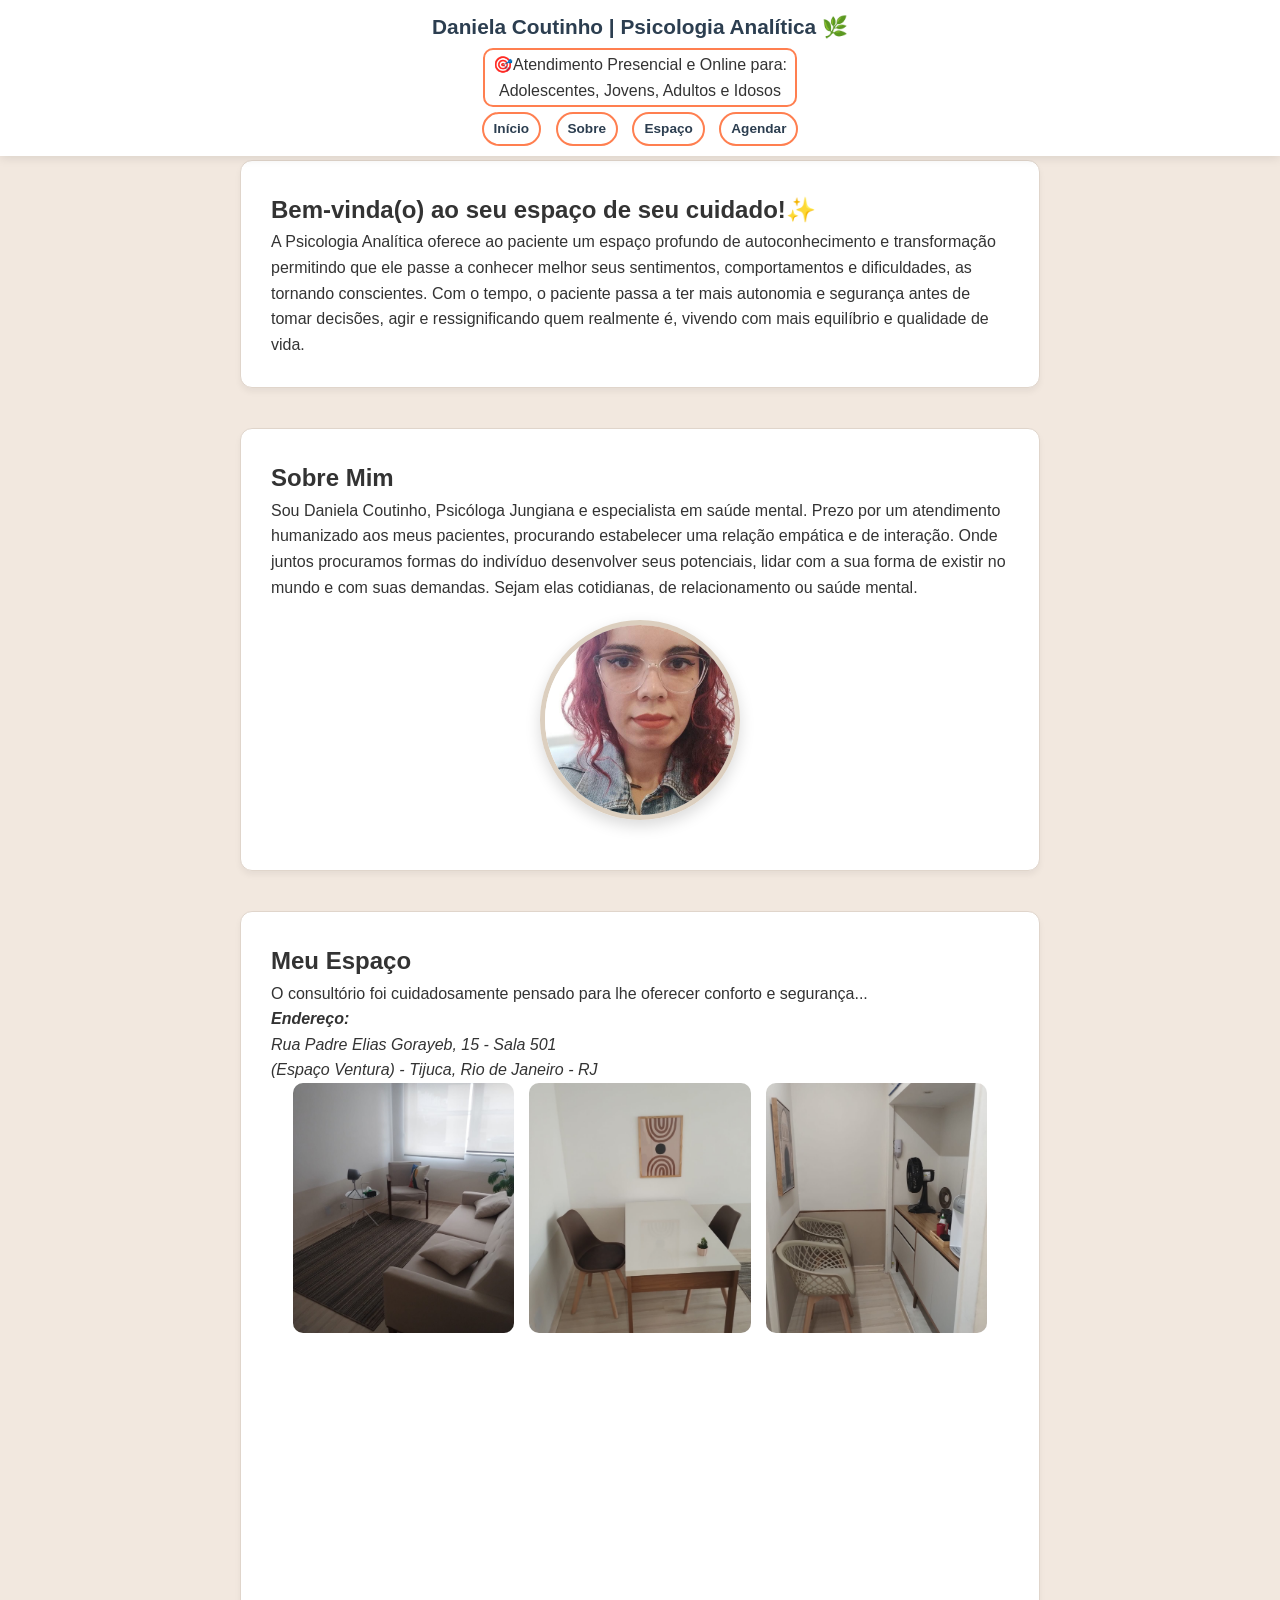
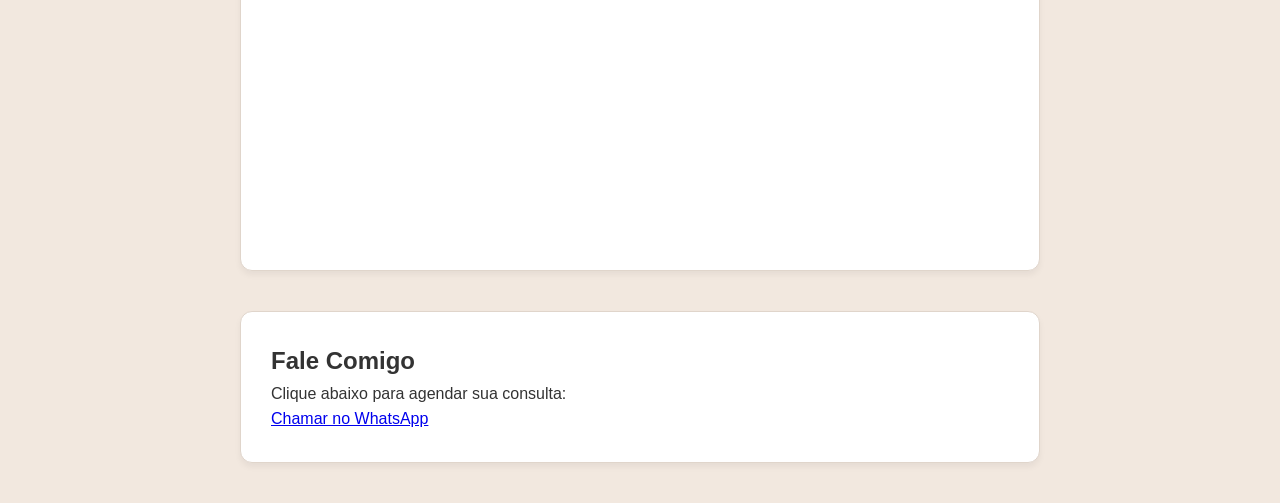
==== index.html @ c1fb27f2 "Add files via upload" ====
<!DOCTYPE html>
<html lang="pt-br">
<head>
    <meta charset="UTF-8">
    <meta name="viewport" content="width=device-width, initial-scale=1.0">
    <title>Daniela Coutinho - Psicóloga🧠</title>
    <link rel="stylesheet" href="style.css">
</head>

<body>

    <header>
        <h1>Daniela Coutinho | Psicologia Analítica 🌿</h1>
        <p><span style="border: 2px solid #ff7f50; padding: 2px 8px; border-radius: 10px; display: inline-block;">
       🎯Atendimento Presencial e Online para:<br>
         Adolescentes, Jovens, Adultos e Idosos</span></p>
        <nav>
            <a href="#inicio">Início</a>  
            <a href="#sobre">Sobre</a>  
            <a href="#consultorio">Espaço</a> 
            <a href="#contato">Agendar</a>
        </nav>
    </header>

    <main> 
        <section id="inicio">
            <h2>Bem-vinda(o) ao seu espaço de seu cuidado!✨</h2>
            <p>A Psicologia Analítica oferece ao paciente um espaço profundo de autoconhecimento e transformação
                permitindo que ele passe a conhecer melhor seus sentimentos, comportamentos e dificuldades, as tornando
                conscientes. Com o tempo, o paciente passa a ter mais autonomia e segurança antes de tomar decisões, agir
                e ressignificando quem realmente é, vivendo com mais equilíbrio e qualidade de vida. 
                
            </p>
        </section>

        <section id="sobre">
            <h2>Sobre Mim</h2>
            <p>Sou Daniela Coutinho, Psicóloga Jungiana e especialista em saúde mental. Prezo por um atendimento humanizado aos meus pacientes, 
                procurando estabelecer uma relação empática e de interação. Onde juntos procuramos formas do indivíduo desenvolver seus potenciais, 
                lidar com a sua forma de existir no mundo e com suas demandas. Sejam elas cotidianas, de relacionamento ou saúde mental.</p>
                <img src="danifoto.jpg" alt="Daniela Coutinho Psicóloga" class="fotoperfil">
            </section>

        <section id="consultorio">
            <h2>Meu Espaço</h2>
            <p>O consultório foi cuidadosamente pensado para lhe oferecer conforto e segurança...</p>
            
            <address>
                <strong>Endereço:</strong><br>
                Rua Padre Elias Gorayeb, 15 - Sala 501<br>
                (Espaço Ventura) - Tijuca, Rio de Janeiro - RJ
            </address> 
            <div class="containerlocal">
            <div class="fotosconsultorio">
            <img src="consultorio1.jpg">
            <img src="consultorio2.jpeg">
            <img src="consultorio3.jpeg">
            </div>
            <div class="mapaconsultorio">
            <iframe src="https://www.google.com/maps/embed?pb=!1m18!1m12!1m3!1d3675.253011333194!2d-43.2384236!3d-22.9224756!2m3!1f0!2f0!3f0!3m2!1i1024!2i768!4f13.1!3m3!1m2!1s0x997e36cf6cc377%3A0x723e3f7e72ce5635!2sR.%20Pe.%20Elias%20Gorayeb%2C%2015%20-%20Tijuca%2C%20Rio%20de%20Janeiro%20-%20RJ%2C%2020520-140!5e0!3m2!1spt-BR!2sbr!4v1711484000000!5m2!1spt-BR!2sbr" width="600" height="450" style="border:0;" allowfullscreen="" loading="lazy" referrerpolicy="no-referrer-when-downgrade"></iframe>
            </div>
            </div>
        </section>

        <section id="contato">
            <h2>Fale Comigo</h2>
            <p>Clique abaixo para agendar sua consulta:</p>
            <a href="https://wa.me/5521995512802" target="_blank">Chamar no WhatsApp</a>
        </section>
    </main> 
</body>
</html>
---- style.css ----
* {
    margin: 0;
    padding: 0;
    box-sizing: border-box;
}

html { scroll-behavior: smooth;
}

body {
    font-family: Arial, sans-serif;
    line-height: 1.6;
    color: #333333;
    background-color: #f2e8df;
    padding-top: 160px; 
}

header {
    position: fixed;
    top: 0;
    left: 0;
    width: 100%;
    z-index: 1000;
    background-color: #ffffff;
    text-align: center;
    padding: 10px 20px;
    box-shadow: 0 2px 10px rgba(0,0,0,0.1);
}

header h1 {
    color: #2c3e50;
    font-size: 1.3rem;
    margin-bottom: 5px;
}

nav {
    margin-top: 5px;
}

nav a {
    text-decoration: none;
    color: #2c3e50;
    font-weight: bold;
    margin: 0 5px;
    font-size: 0.85rem;
    display: inline-block;
    border: 2px solid #ff7f50;
    padding: 4px 10px;
    border-radius: 20px;
    transition: 0.3s;
}

nav a:hover {
    background-color: #ff7f50;
    color: #ffffff;
}

main {
    max-width: 800px;
    margin: 0 auto;
}

section {
    background-color: #ffffff;
    margin-bottom: 40px;
    padding: 30px;
    border-radius: 12px;
    box-shadow: 0 4px 6px rgba(0,0,0,0.05);
    border: 1px solid #e0d5cb;
    scroll-margin-top: 170px; 
}

.fotoperfil {
    display: block;
    margin: 20px auto;
    width: 200px;
    height: 200px;
    border-radius: 50%;
    object-fit: cover;
    border: 5px solid #dccfbf;
    box-shadow: 0 6px 15px rgba(0, 0, 0, 0.15);
}

.fotosconsultorio {
    display: flex;
    justify-content: center;
    gap: 15px;
    width: 100%;
    margin-bottom: 50px;
}

.fotosconsultorio img {
    width: 30%;
    height: 250px;
    border-radius: 10px;
    object-fit: cover;
}
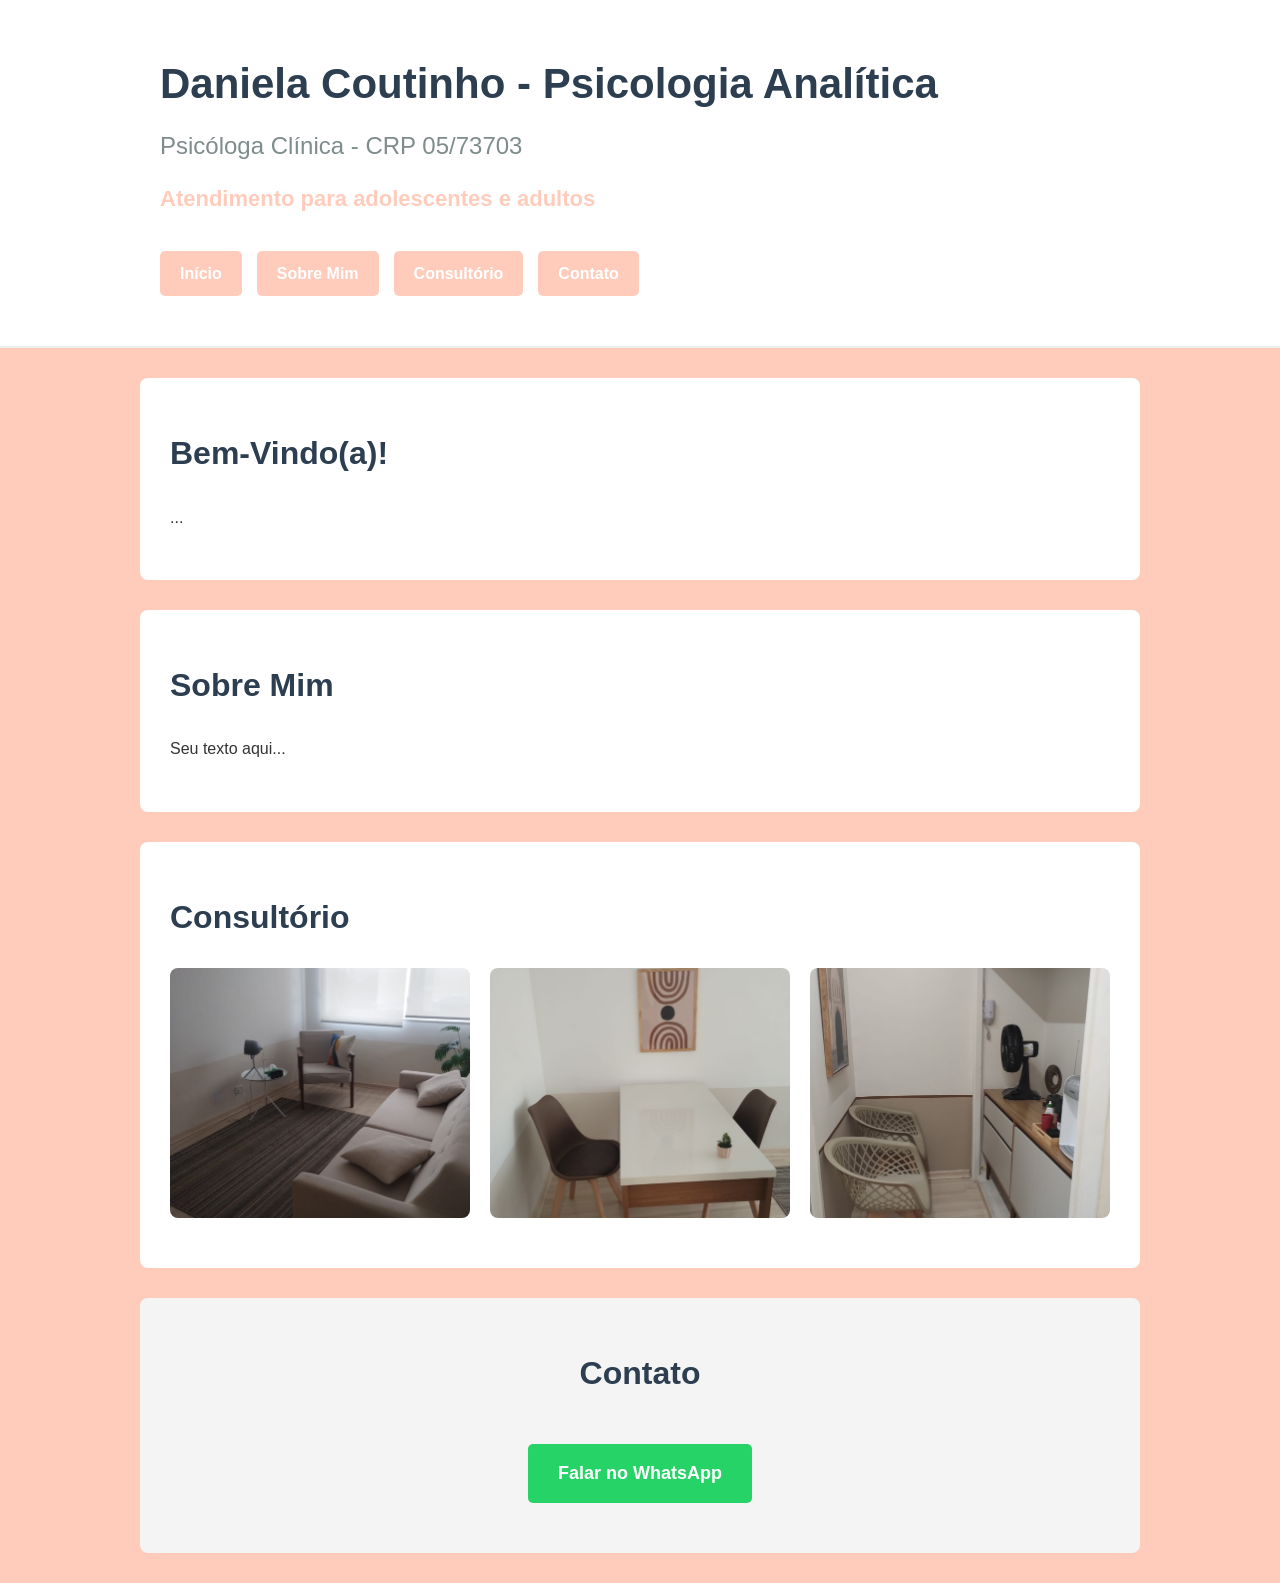
==== commit ebe0f37f: "Add files via upload" ====
--- a/index.html
+++ b/index.html
@@ -3,70 +3,62 @@
 <head>
     <meta charset="UTF-8">
     <meta name="viewport" content="width=device-width, initial-scale=1.0">
-    <title>Daniela Coutinho - Psicóloga🧠</title>
+    <title>Daniela Coutinho - Psicóloga</title>
     <link rel="stylesheet" href="style.css">
 </head>
-
 <body>
 
     <header>
-        <h1>Daniela Coutinho | Psicologia Analítica 🌿</h1>
-        <p><span style="border: 2px solid #ff7f50; padding: 2px 8px; border-radius: 10px; display: inline-block;">
-       🎯Atendimento Presencial e Online para:<br>
-         Adolescentes, Jovens, Adultos e Idosos</span></p>
-        <nav>
-            <a href="#inicio">Início</a>  
-            <a href="#sobre">Sobre</a>  
-            <a href="#consultorio">Espaço</a> 
-            <a href="#contato">Agendar</a>
-        </nav>
+        <div class="bloco">
+            <h1>Daniela Coutinho - Psicologia Analítica</h1>
+            <h2>Psicóloga Clínica - CRP 05/73703</h2>
+            <p>Atendimento para adolescentes e adultos</p>
+            
+            <nav class="menu-ancora">
+                <a href="#inicio">Início</a>
+                <a href="#sobre">Sobre Mim</a>
+                <a href="#consultorio">Consultório</a>
+                <a href="#contato">Contato</a>
+            </nav>
+        </div>
     </header>
 
-    <main> 
-        <section id="inicio">
-            <h2>Bem-vinda(o) ao seu espaço de seu cuidado!✨</h2>
-            <p>A Psicologia Analítica oferece ao paciente um espaço profundo de autoconhecimento e transformação
-                permitindo que ele passe a conhecer melhor seus sentimentos, comportamentos e dificuldades, as tornando
-                conscientes. Com o tempo, o paciente passa a ter mais autonomia e segurança antes de tomar decisões, agir
-                e ressignificando quem realmente é, vivendo com mais equilíbrio e qualidade de vida. 
-                
-            </p>
-        </section>
+    <section id="inicio">
+    <div class="bloco">
+    <h2>Bem-Vindo(a)!</h2>
+    <p>...
 
-        <section id="sobre">
+    </p>
+    </div>
+
+    </section>
+
+    <section id="sobre">
+        <div class="bloco">
             <h2>Sobre Mim</h2>
-            <p>Sou Daniela Coutinho, Psicóloga Jungiana e especialista em saúde mental. Prezo por um atendimento humanizado aos meus pacientes, 
-                procurando estabelecer uma relação empática e de interação. Onde juntos procuramos formas do indivíduo desenvolver seus potenciais, 
-                lidar com a sua forma de existir no mundo e com suas demandas. Sejam elas cotidianas, de relacionamento ou saúde mental.</p>
-                <img src="danifoto.jpg" alt="Daniela Coutinho Psicóloga" class="fotoperfil">
-            </section>
+            <p>Seu texto aqui...</p>
+        </div>
+    </section>
 
-        <section id="consultorio">
-            <h2>Meu Espaço</h2>
-            <p>O consultório foi cuidadosamente pensado para lhe oferecer conforto e segurança...</p>
-            
-            <address>
-                <strong>Endereço:</strong><br>
-                Rua Padre Elias Gorayeb, 15 - Sala 501<br>
-                (Espaço Ventura) - Tijuca, Rio de Janeiro - RJ
-            </address> 
-            <div class="containerlocal">
-            <div class="fotosconsultorio">
-            <img src="consultorio1.jpg">
-            <img src="consultorio2.jpeg">
-            <img src="consultorio3.jpeg">
+    <section id="consultorio">
+        <div class="bloco">
+            <h2>Consultório</h2>
+            <div class="fotos">
+                <img src="consultorio1.jpg" alt="Consultório">
+                <img src="consultorio2.jpeg" alt="Consultório">
+                <img src="consultorio3.jpeg" alt="Consultório">
             </div>
-            <div class="mapaconsultorio">
-            <iframe src="https://www.google.com/maps/embed?pb=!1m18!1m12!1m3!1d3675.253011333194!2d-43.2384236!3d-22.9224756!2m3!1f0!2f0!3f0!3m2!1i1024!2i768!4f13.1!3m3!1m2!1s0x997e36cf6cc377%3A0x723e3f7e72ce5635!2sR.%20Pe.%20Elias%20Gorayeb%2C%2015%20-%20Tijuca%2C%20Rio%20de%20Janeiro%20-%20RJ%2C%2020520-140!5e0!3m2!1spt-BR!2sbr!4v1711484000000!5m2!1spt-BR!2sbr" width="600" height="450" style="border:0;" allowfullscreen="" loading="lazy" referrerpolicy="no-referrer-when-downgrade"></iframe>
-            </div>
-            </div>
-        </section>
+        </div>
+    </section>
 
-        <section id="contato">
-            <h2>Fale Comigo</h2>
-            <p>Clique abaixo para agendar sua consulta:</p>
-            <a href="https://wa.me/5521995512802" target="_blank">Chamar no WhatsApp</a>
-        </section>
-    </main> 
+    <section id="contato">
+        <div class="bloco">
+            <h2>Contato</h2>
+            <div class="mapa">
+                </div>
+            <a href="https://wa.me/seunumeroaqui" class="botao-whatsapp">Falar no WhatsApp</a>
+        </div>
+    </section>
+
 </body>
 </html>
--- a/style.css
+++ b/style.css
@@ -4,94 +4,130 @@
     box-sizing: border-box;
 }
 
-html { scroll-behavior: smooth;
+html {
+    scroll-behavior: smooth;
 }
 
 body {
+    width: 100%;
+    background-color: #ffccbc;
     font-family: Arial, sans-serif;
+    color: #333;
     line-height: 1.6;
-    color: #333333;
-    background-color: #f2e8df;
-    padding-top: 160px; 
+    overflow-x: hidden;
 }
 
 header {
-    position: fixed;
-    top: 0;
-    left: 0;
+    background-color: #ffffff;
     width: 100%;
-    z-index: 1000;
-    background-color: #ffffff;
-    text-align: center;
-    padding: 10px 20px;
-    box-shadow: 0 2px 10px rgba(0,0,0,0.1);
+    margin: 0;
+    padding: 50px 0;
+    border-bottom: 2px solid #eee;
 }
 
-header h1 {
-    color: #2c3e50;
-    font-size: 1.3rem;
-    margin-bottom: 5px;
+header .bloco {
+    max-width: 1000px;
+    margin: 0 auto;
+    padding: 0 20px;
+    background-color: transparent;
+    text-align: left;
 }
 
-nav {
-    margin-top: 5px;
+h1 {
+    font-size: 42px;
+    color: #2c3e50;
+    margin-bottom: 10px;
 }
 
-nav a {
-    text-decoration: none;
-    color: #2c3e50;
-    font-weight: bold;
-    margin: 0 5px;
-    font-size: 0.85rem;
-    display: inline-block;
-    border: 2px solid #ff7f50;
-    padding: 4px 10px;
-    border-radius: 20px;
-    transition: 0.3s;
+header h2 {
+    font-size: 24px;
+    color: #7f8c8d;
+    font-weight: normal;
+    margin-bottom: 15px;
 }
 
-nav a:hover {
-    background-color: #ff7f50;
-    color: #ffffff;
+header p {
+    font-size: 22px;
+    color: #ffccbc;
+    font-weight: bold;
+    margin-bottom: 35px;
 }
 
-main {
-    max-width: 800px;
-    margin: 0 auto;
+.menu-ancora {
+    display: flex;
+    gap: 15px;
+    flex-wrap: wrap;
 }
 
-section {
-    background-color: #ffffff;
-    margin-bottom: 40px;
-    padding: 30px;
-    border-radius: 12px;
-    box-shadow: 0 4px 6px rgba(0,0,0,0.05);
-    border: 1px solid #e0d5cb;
-    scroll-margin-top: 170px; 
+.menu-ancora a {
+    text-decoration: none;
+    background-color: #ffccbc;
+    color: white;
+    padding: 10px 20px;
+    border-radius: 5px;
+    font-weight: bold;
+    font-size: 16px;
+    transition: all 0.2s ease-in-out;
+    display: inline-block;
 }
 
-.fotoperfil {
-    display: block;
-    margin: 20px auto;
-    width: 200px;
-    height: 200px;
-    border-radius: 50%;
-    object-fit: cover;
-    border: 5px solid #dccfbf;
-    box-shadow: 0 6px 15px rgba(0, 0, 0, 0.15);
+.menu-ancora a:hover {
+    background-color: #e5b7a9;
+    transform: translateY(-3px);
+    box-shadow: 0 4px 8px rgba(0,0,0,0.1);
 }
 
-.fotosconsultorio {
-    display: flex;
-    justify-content: center;
-    gap: 15px;
-    width: 100%;
-    margin-bottom: 50px;
+.menu-ancora a:active {
+    transform: translateY(0);
 }
 
-.fotosconsultorio img {
-    width: 30%;
+.bloco {
+    max-width: 1000px;
+    margin: 30px auto;
+    padding: 50px 30px;
+    background-color: #ffffff;
+    border-radius: 8px;
+}
+
+section h2 {
+    font-size: 32px;
+    color: #2c3e50;
+    margin-bottom: 25px;
+}
+
+.fotos {
+    display: flex;
+    gap: 20px;
+    flex-wrap: wrap;
+    justify-content: flex-start;
+}
+
+.fotos img {
+    width: 300px;
     height: 250px;
-    border-radius: 10px;
     object-fit: cover;
+    border-radius: 8px;
 }
+
+.mapa iframe {
+    width: 100%;
+    border-radius: 8px;
+    border: 0;
+}
+
+.botao-whatsapp {
+    display: inline-block;
+    background-color: #25d366;
+    color: white;
+    padding: 15px 30px;
+    text-decoration: none;
+    border-radius: 5px;
+    font-weight: bold;
+    font-size: 18px;
+    margin-top: 20px;
+}
+
+#contato .bloco {
+    background-color: #f4f4f4;
+    text-align: center;
+}
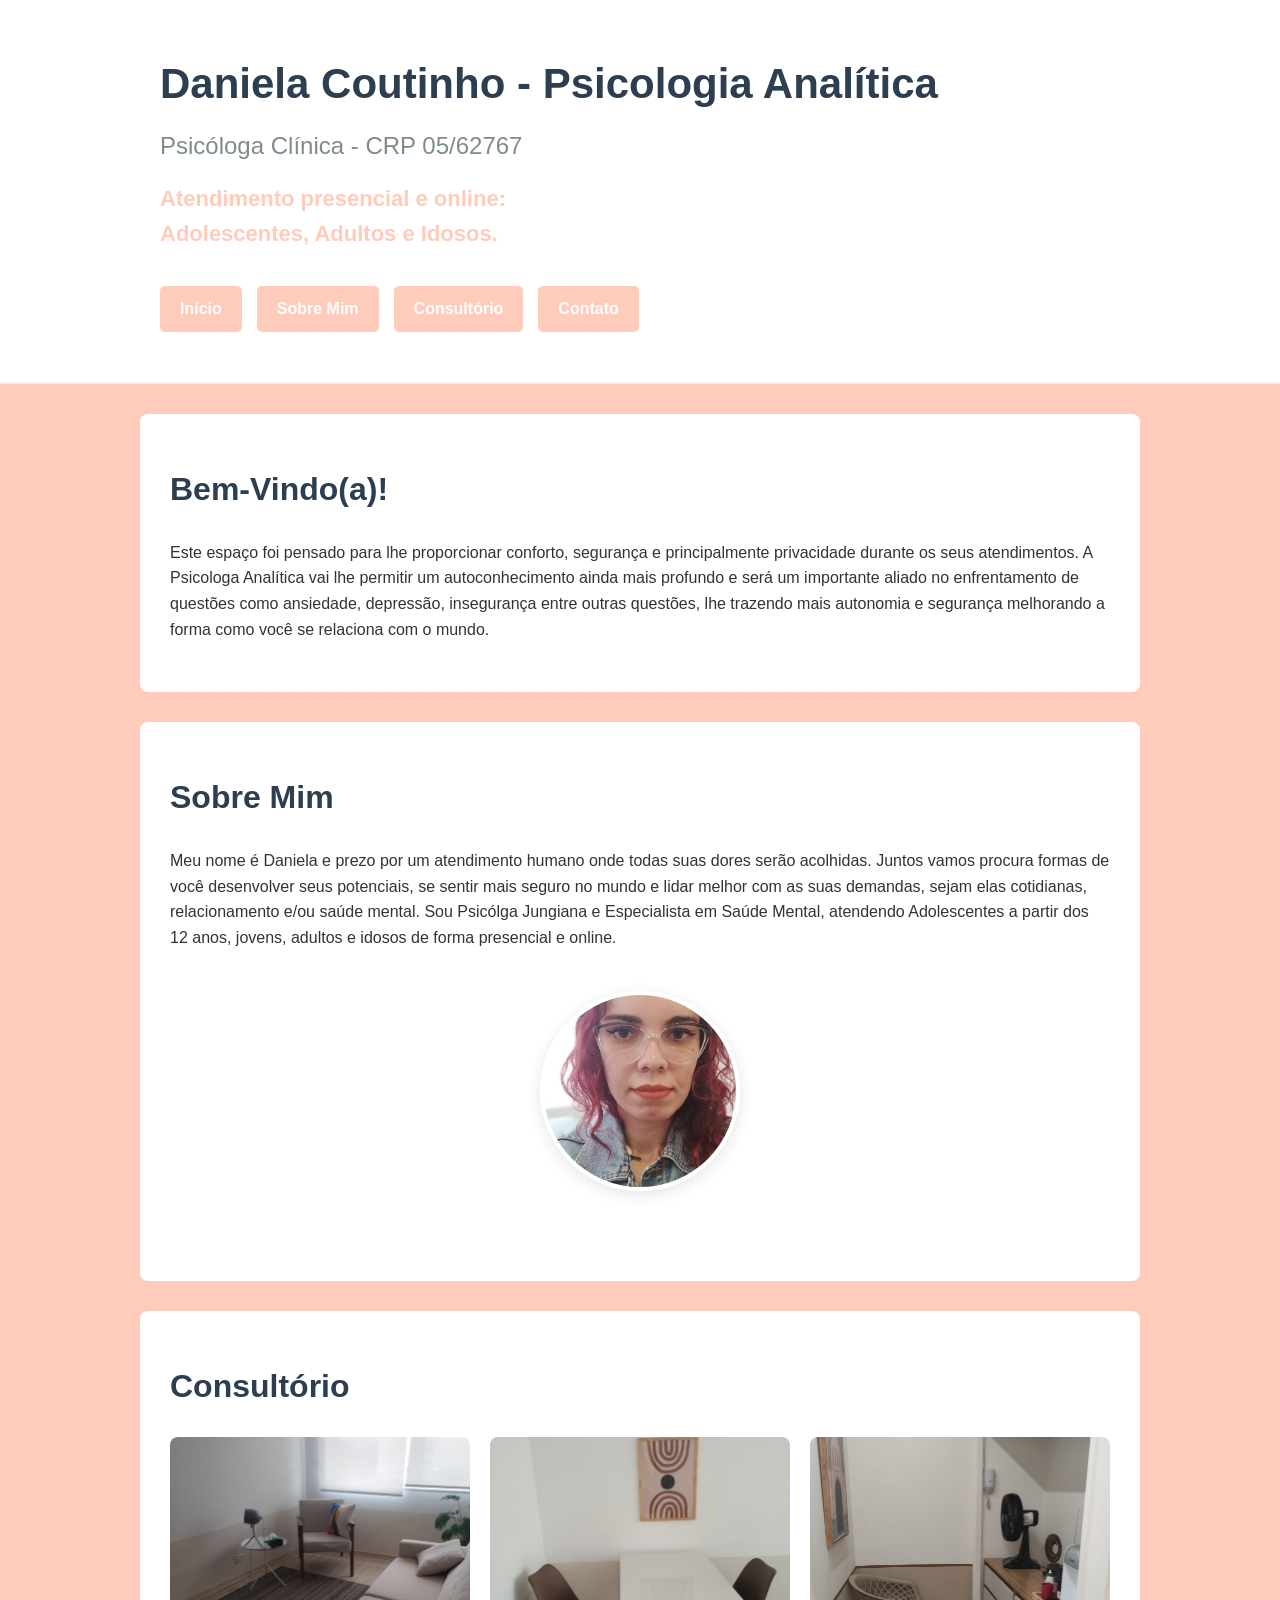
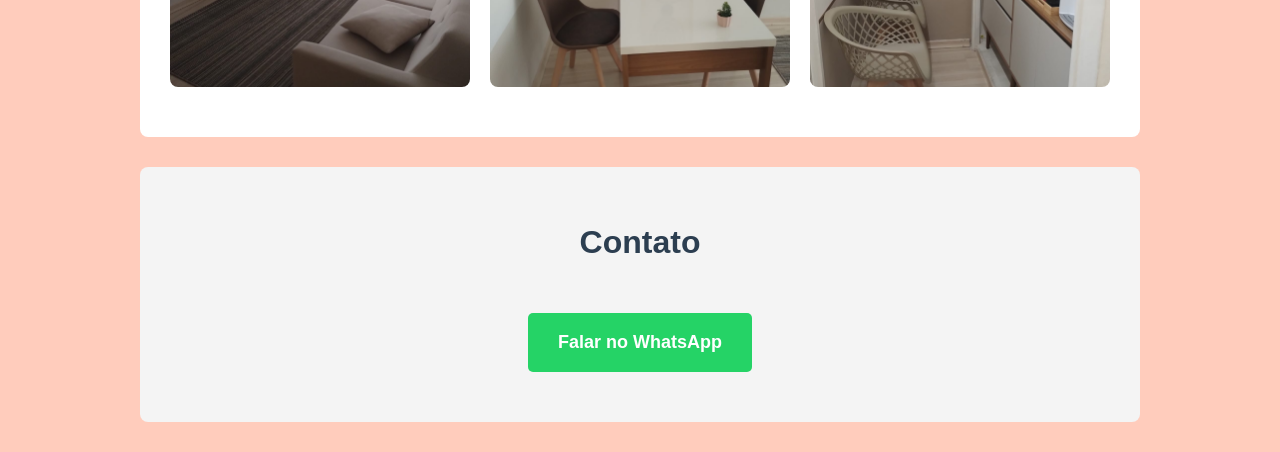
==== commit f23a60ad: "Add files via upload" ====
--- a/index.html
+++ b/index.html
@@ -11,8 +11,9 @@
     <header>
         <div class="bloco">
             <h1>Daniela Coutinho - Psicologia Analítica</h1>
-            <h2>Psicóloga Clínica - CRP 05/73703</h2>
-            <p>Atendimento para adolescentes e adultos</p>
+            <h2>Psicóloga Clínica - CRP 05/62767</h2>
+            <p>Atendimento presencial e online:<br>
+               Adolescentes, Adultos e Idosos.</p>
             
             <nav class="menu-ancora">
                 <a href="#inicio">Início</a>
@@ -26,7 +27,11 @@
     <section id="inicio">
     <div class="bloco">
     <h2>Bem-Vindo(a)!</h2>
-    <p>...
+    <p>Este espaço foi pensado para lhe proporcionar conforto, segurança e principalmente
+       privacidade durante os seus atendimentos. A Psicologa Analítica vai lhe permitir um
+       autoconhecimento ainda mais profundo e será um importante aliado no enfrentamento de 
+       questões como ansiedade, depressão, insegurança entre outras questões, lhe trazendo mais
+       autonomia e segurança melhorando a forma como você se relaciona com o mundo. 
 
     </p>
     </div>
@@ -34,11 +39,21 @@
     </section>
 
     <section id="sobre">
-        <div class="bloco">
-            <h2>Sobre Mim</h2>
-            <p>Seu texto aqui...</p>
-        </div>
-    </section>
+    <div class="bloco">
+        <h2>Sobre Mim</h2>
+        <p>
+            Meu nome é Daniela e prezo por um atendimento humano onde todas suas
+            dores serão acolhidas. Juntos vamos procura formas de você desenvolver seus potenciais,
+            se sentir mais seguro no mundo e lidar melhor com as suas demandas, sejam elas cotidianas,
+            relacionamento e/ou saúde mental. Sou Psicólga Jungiana e Especialista em Saúde Mental, 
+            atendendo Adolescentes a partir dos 12 anos, jovens, adultos e idosos de forma presencial
+            e online. 
+        </p>
+        
+        <img src="danifoto.jpg" class="foto-redonda" alt="Daniela Coutinho">
+        
+    </div>
+</section>
 
     <section id="consultorio">
         <div class="bloco">
@@ -56,7 +71,7 @@
             <h2>Contato</h2>
             <div class="mapa">
                 </div>
-            <a href="https://wa.me/seunumeroaqui" class="botao-whatsapp">Falar no WhatsApp</a>
+            <a href="https://wa.me/5521995512802" class="botao-whatsapp">Falar no WhatsApp</a>
         </div>
     </section>
 
--- a/style.css
+++ b/style.css
@@ -130,4 +130,15 @@
 #contato .bloco {
     background-color: #f4f4f4;
     text-align: center;
+}
+
+.foto-redonda {
+    display: block;
+    margin: 40px auto;
+    width: 200px;
+    height: 200px;
+    border-radius: 50%;
+    object-fit: cover;
+    border: 4px solid #ffffff;
+    box-shadow: 0 4px 15px rgba(0,0,0,0.1);
 }
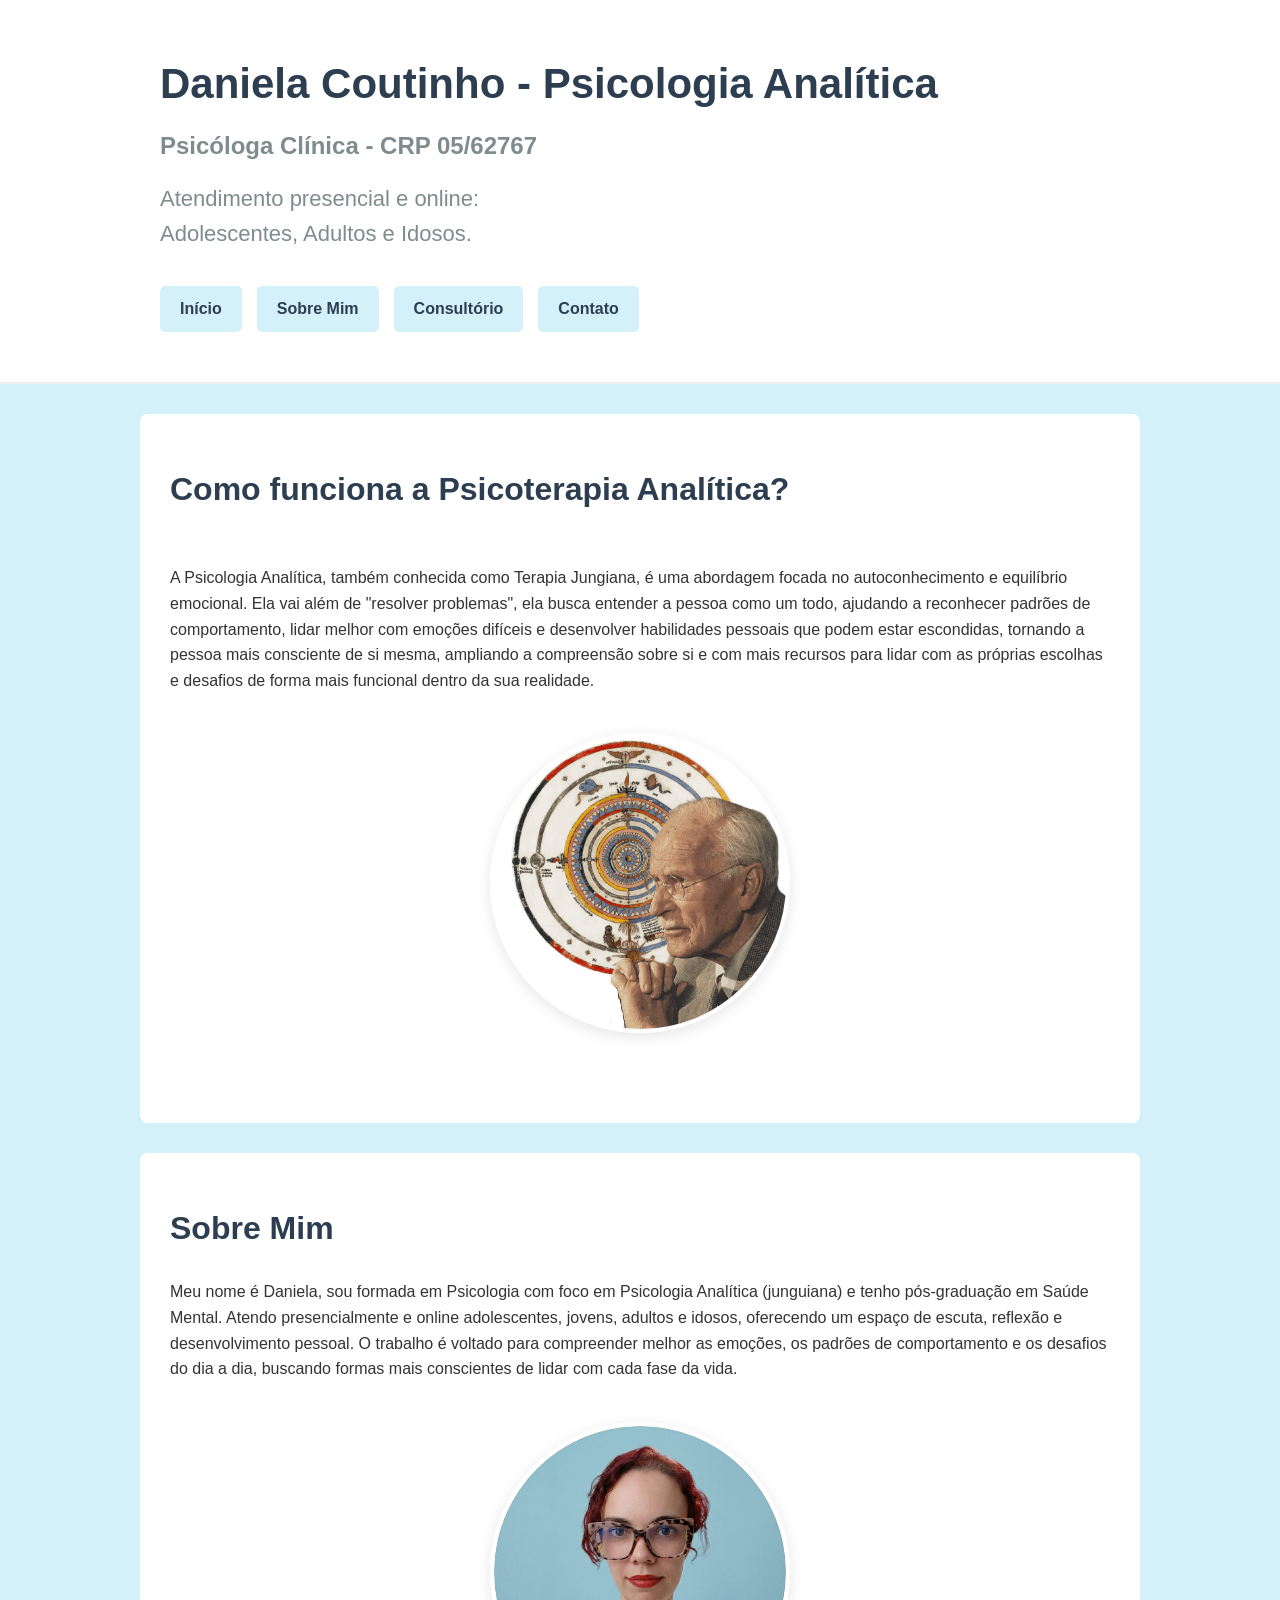
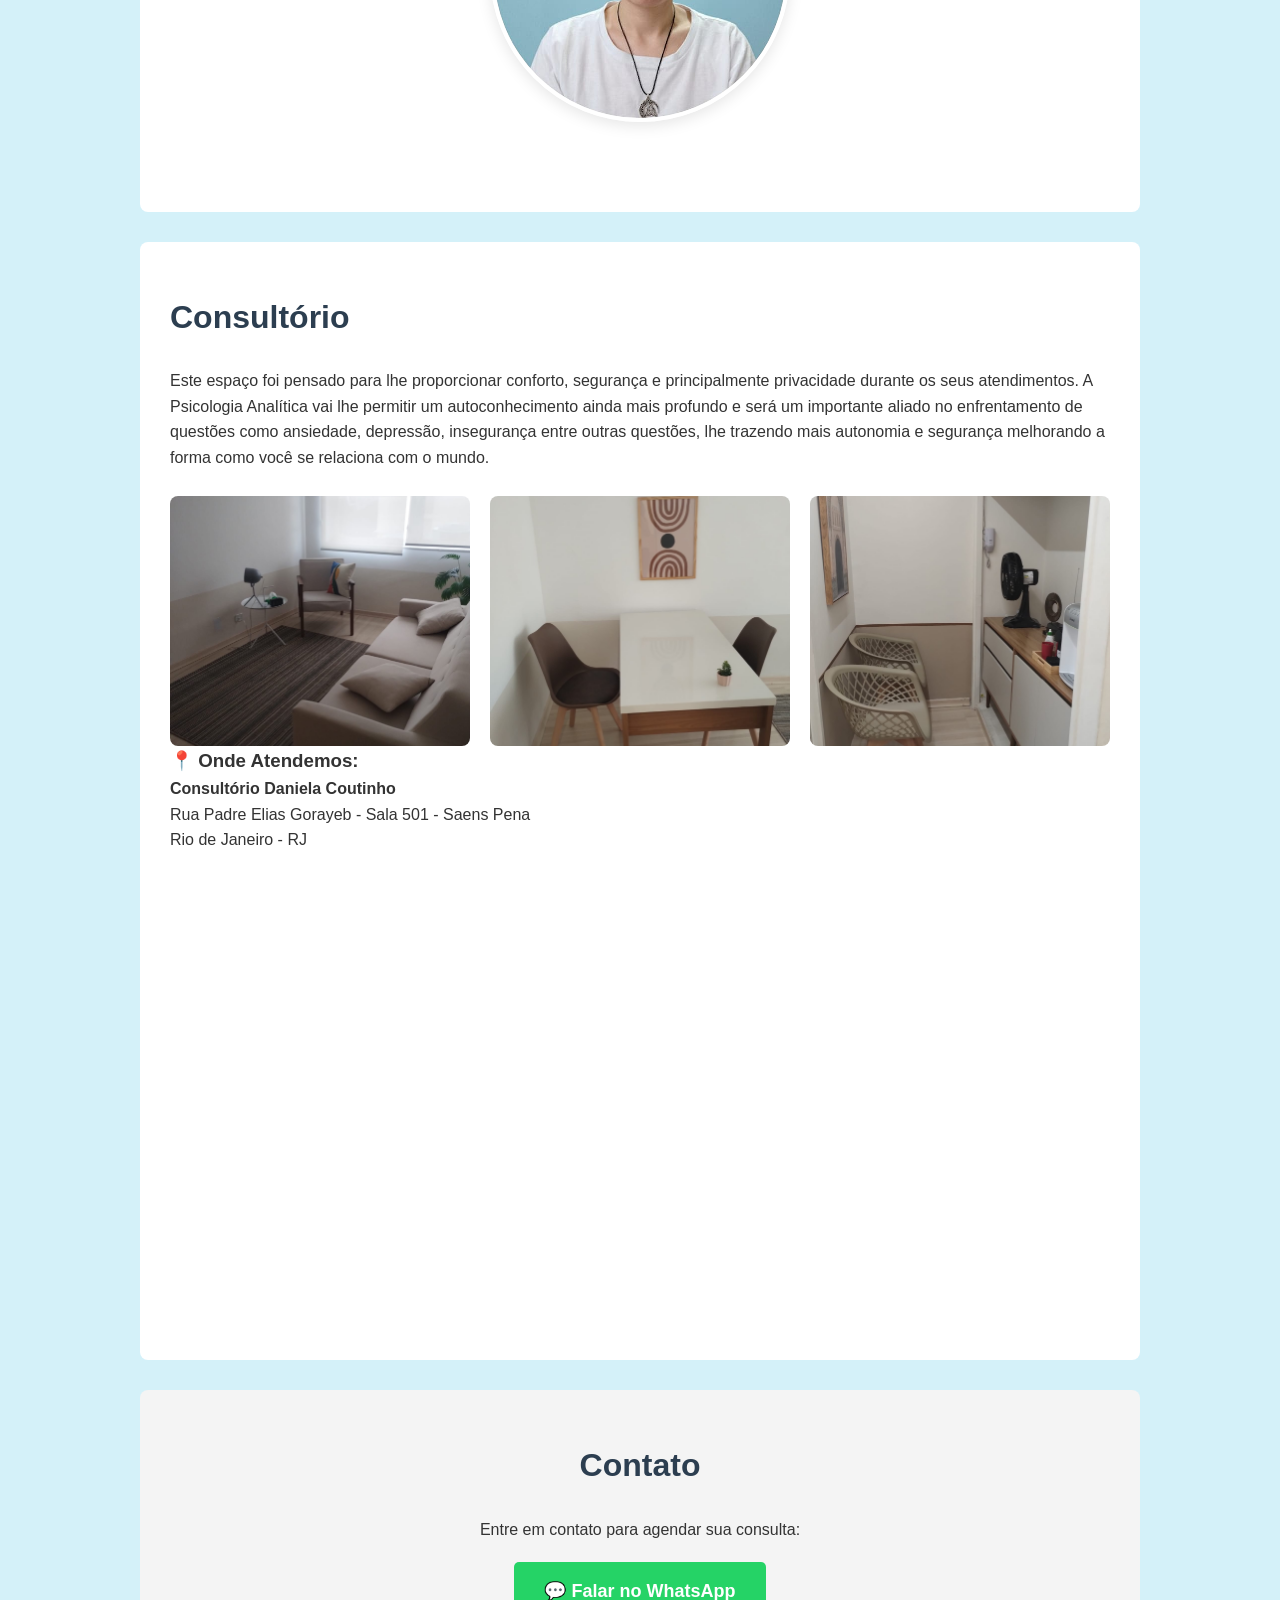
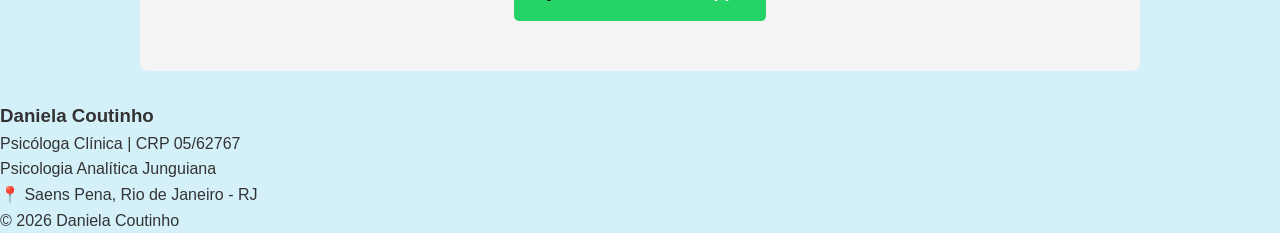
==== commit ca98ee7e: "Add files via upload" ====
--- a/index.html
+++ b/index.html
@@ -3,7 +3,7 @@
 <head>
     <meta charset="UTF-8">
     <meta name="viewport" content="width=device-width, initial-scale=1.0">
-    <title>Daniela Coutinho - Psicóloga</title>
+    <title>Daniela Coutinho - Psicóloga🗣️</title>
     <link rel="stylesheet" href="style.css">
 </head>
 <body>
@@ -25,43 +25,56 @@
     </header>
 
     <section id="inicio">
-    <div class="bloco">
-    <h2>Bem-Vindo(a)!</h2>
-    <p>Este espaço foi pensado para lhe proporcionar conforto, segurança e principalmente
-       privacidade durante os seus atendimentos. A Psicologa Analítica vai lhe permitir um
-       autoconhecimento ainda mais profundo e será um importante aliado no enfrentamento de 
-       questões como ansiedade, depressão, insegurança entre outras questões, lhe trazendo mais
-       autonomia e segurança melhorando a forma como você se relaciona com o mundo. 
-
-    </p>
-    </div>
-
+        <div class="bloco">
+            <h2>Como funciona a Psicoterapia Analítica?</h2><br>
+            <p>
+            A Psicologia Analítica, também conhecida como Terapia Jungiana, é uma abordagem focada no autoconhecimento e equilíbrio emocional. 
+            Ela vai além de "resolver problemas", ela busca entender a pessoa como um todo, ajudando a reconhecer padrões de 
+            comportamento, lidar melhor com emoções difíceis e desenvolver habilidades pessoais que podem estar escondidas, 
+            tornando a pessoa mais consciente de si mesma, ampliando a compreensão sobre si e com mais recursos para lidar com as próprias escolhas e desafios de forma mais funcional dentro da sua realidade. 
+            </p>
+            <img src="jung2.png" class="foto-jung" alt="Jung"> 
+        </div>
     </section>
 
     <section id="sobre">
-    <div class="bloco">
-        <h2>Sobre Mim</h2>
-        <p>
-            Meu nome é Daniela e prezo por um atendimento humano onde todas suas
-            dores serão acolhidas. Juntos vamos procura formas de você desenvolver seus potenciais,
-            se sentir mais seguro no mundo e lidar melhor com as suas demandas, sejam elas cotidianas,
-            relacionamento e/ou saúde mental. Sou Psicólga Jungiana e Especialista em Saúde Mental, 
-            atendendo Adolescentes a partir dos 12 anos, jovens, adultos e idosos de forma presencial
-            e online. 
-        </p>
-        
-        <img src="danifoto.jpg" class="foto-redonda" alt="Daniela Coutinho">
-        
-    </div>
-</section>
+        <div class="bloco">
+            <h2>Sobre Mim</h2>
+            <p>
+                Meu nome é Daniela, sou formada em Psicologia com foco em Psicologia Analítica (junguiana) 
+                e tenho pós-graduação em Saúde Mental. Atendo presencialmente e online adolescentes, jovens, adultos e idosos, oferecendo um espaço de escuta, 
+                reflexão e desenvolvimento pessoal. O trabalho é voltado para compreender melhor as emoções, os padrões de comportamento 
+                e os desafios do dia a dia, buscando formas mais conscientes de lidar com cada fase da vida. 
+            </p>
+            <img src="danifoto2.jpeg" class="foto-redonda" alt="Daniela Coutinho">
+        </div>
+    </section>
 
     <section id="consultorio">
         <div class="bloco">
             <h2>Consultório</h2>
+            <p>Este espaço foi pensado para lhe proporcionar conforto, segurança e principalmente privacidade durante os seus atendimentos. A Psicologia Analítica vai lhe permitir um autoconhecimento ainda mais profundo e será um importante aliado no enfrentamento de questões como ansiedade, depressão, insegurança entre outras questões, lhe trazendo mais autonomia e segurança melhorando a forma como você se relaciona com o mundo.</p>
+            <br>
+
             <div class="fotos">
                 <img src="consultorio1.jpg" alt="Consultório">
                 <img src="consultorio2.jpeg" alt="Consultório">
                 <img src="consultorio3.jpeg" alt="Consultório">
+            </div>
+
+            <div class="localizacao-bloco">
+                <div class="texto-endereco">
+                    <h3>📍 Onde Atendemos:</h3>
+                    <p><strong>Consultório Daniela Coutinho</strong></p>
+                    <p>Rua Padre Elias Gorayeb - Sala 501 - Saens Pena</p>
+                    <p>Rio de Janeiro - RJ</p>
+                </div>
+
+                <div class="mapa-container">
+                    <iframe src="https://www.google.com/maps/embed?pb=!1m18!1m12!1m3!1d3674.8475841443694!2d-43.2355529!3d-22.9189855!2m3!1f0!2f0!3f0!3m2!1i1024!2i768!4f13.1!3m3!1m2!1s0x997e5967000001%3A0x123456789!2sR.%20Pe.%20Elias%20Gorayeb%2C%2015%20-%20Tijuca%2C%20Rio%20de%20Janeiro%20-%20RJ!5e0!3m2!1spt-BR!2sbr!4v1712345678910" 
+                        width="100%" height="450" style="border:0;" allowfullscreen="" loading="lazy" referrerpolicy="no-referrer-when-downgrade">
+                    </iframe>
+                </div>
             </div>
         </div>
     </section>
@@ -69,11 +82,27 @@
     <section id="contato">
         <div class="bloco">
             <h2>Contato</h2>
-            <div class="mapa">
-                </div>
-            <a href="https://wa.me/5521995512802" class="botao-whatsapp">Falar no WhatsApp</a>
+            <p>Entre em contato para agendar sua consulta:</p>
+            <a href="https://wa.me/5521995512802" class="botao-whatsapp">
+                <span>💬</span> Falar no WhatsApp
+            </a>
         </div>
     </section>
 
+    <footer>
+        <div class="rodape-conteudo">
+            <div class="rodape-info">
+                <h3>Daniela Coutinho</h3>
+                <p>Psicóloga Clínica | CRP 05/62767</p>
+                <p>Psicologia Analítica Junguiana</p>
+            </div>
+            
+             <div class="rodape-contato">
+                <p>📍 Saens Pena, Rio de Janeiro - RJ</p>
+                <p>&copy; 2026 Daniela Coutinho</p>
+            </div>
+        </div>
+    </footer>
+
 </body>
 </html>
--- a/style.css
+++ b/style.css
@@ -10,7 +10,7 @@
 
 body {
     width: 100%;
-    background-color: #ffccbc;
+    background-color: #51c6e73e;
     font-family: Arial, sans-serif;
     color: #333;
     line-height: 1.6;
@@ -42,14 +42,13 @@
 header h2 {
     font-size: 24px;
     color: #7f8c8d;
-    font-weight: normal;
+    font-weight: bold;
     margin-bottom: 15px;
 }
 
 header p {
     font-size: 22px;
-    color: #ffccbc;
-    font-weight: bold;
+    color:#7f8c8d;
     margin-bottom: 35px;
 }
 
@@ -61,8 +60,8 @@
 
 .menu-ancora a {
     text-decoration: none;
-    background-color: #ffccbc;
-    color: white;
+    background-color:#51c6e73e;
+    color:#2c3e50;
     padding: 10px 20px;
     border-radius: 5px;
     font-weight: bold;
@@ -135,10 +134,22 @@
 .foto-redonda {
     display: block;
     margin: 40px auto;
-    width: 200px;
-    height: 200px;
+    width: 300px;
+    height: 300px;
     border-radius: 50%;
     object-fit: cover;
     border: 4px solid #ffffff;
     box-shadow: 0 4px 15px rgba(0,0,0,0.1);
+}
+
+.foto-jung {
+    display: block;
+    margin: 40px auto;
+    width: 300px;
+    height: 300px;
+    border-radius: 50%;
+    object-fit: cover;
+    border: 4px solid #ffffff;
+    box-shadow: 0 4px 15px rgba(0,0,0,0.1);
+
 }
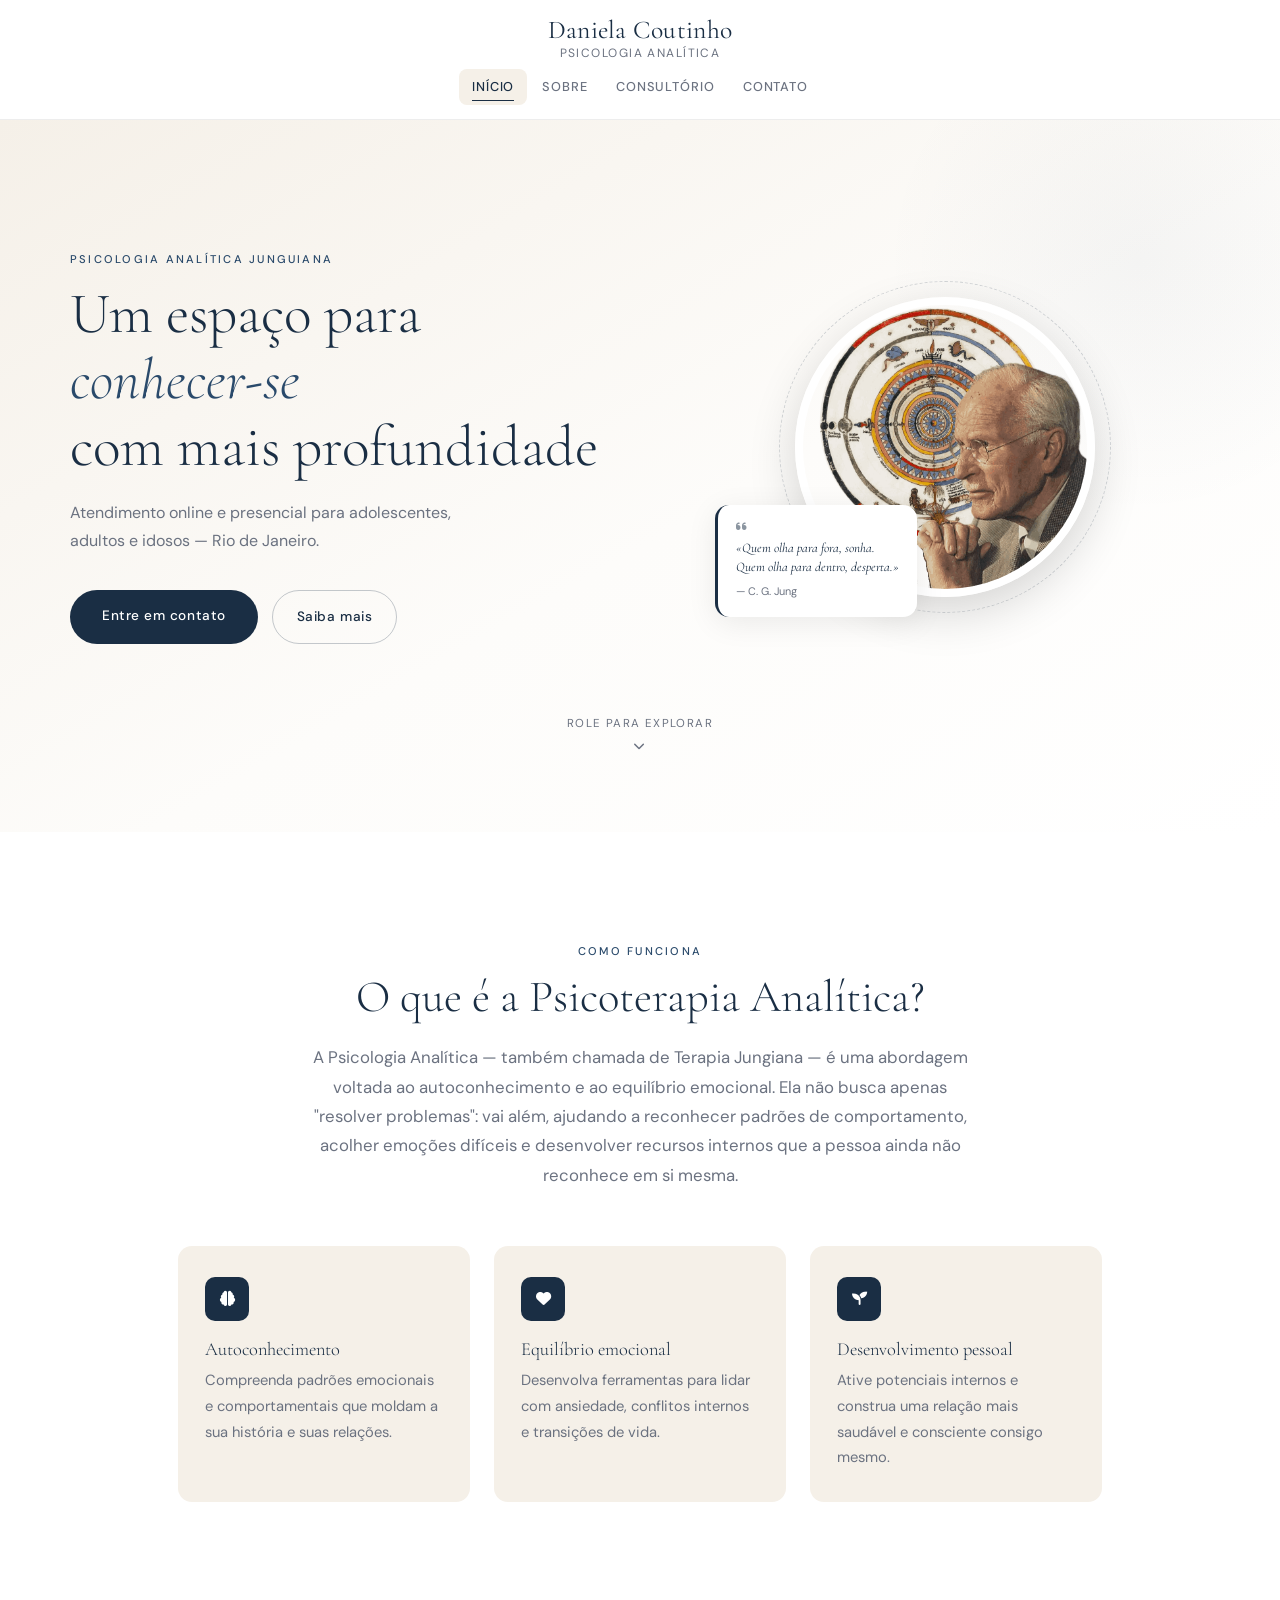
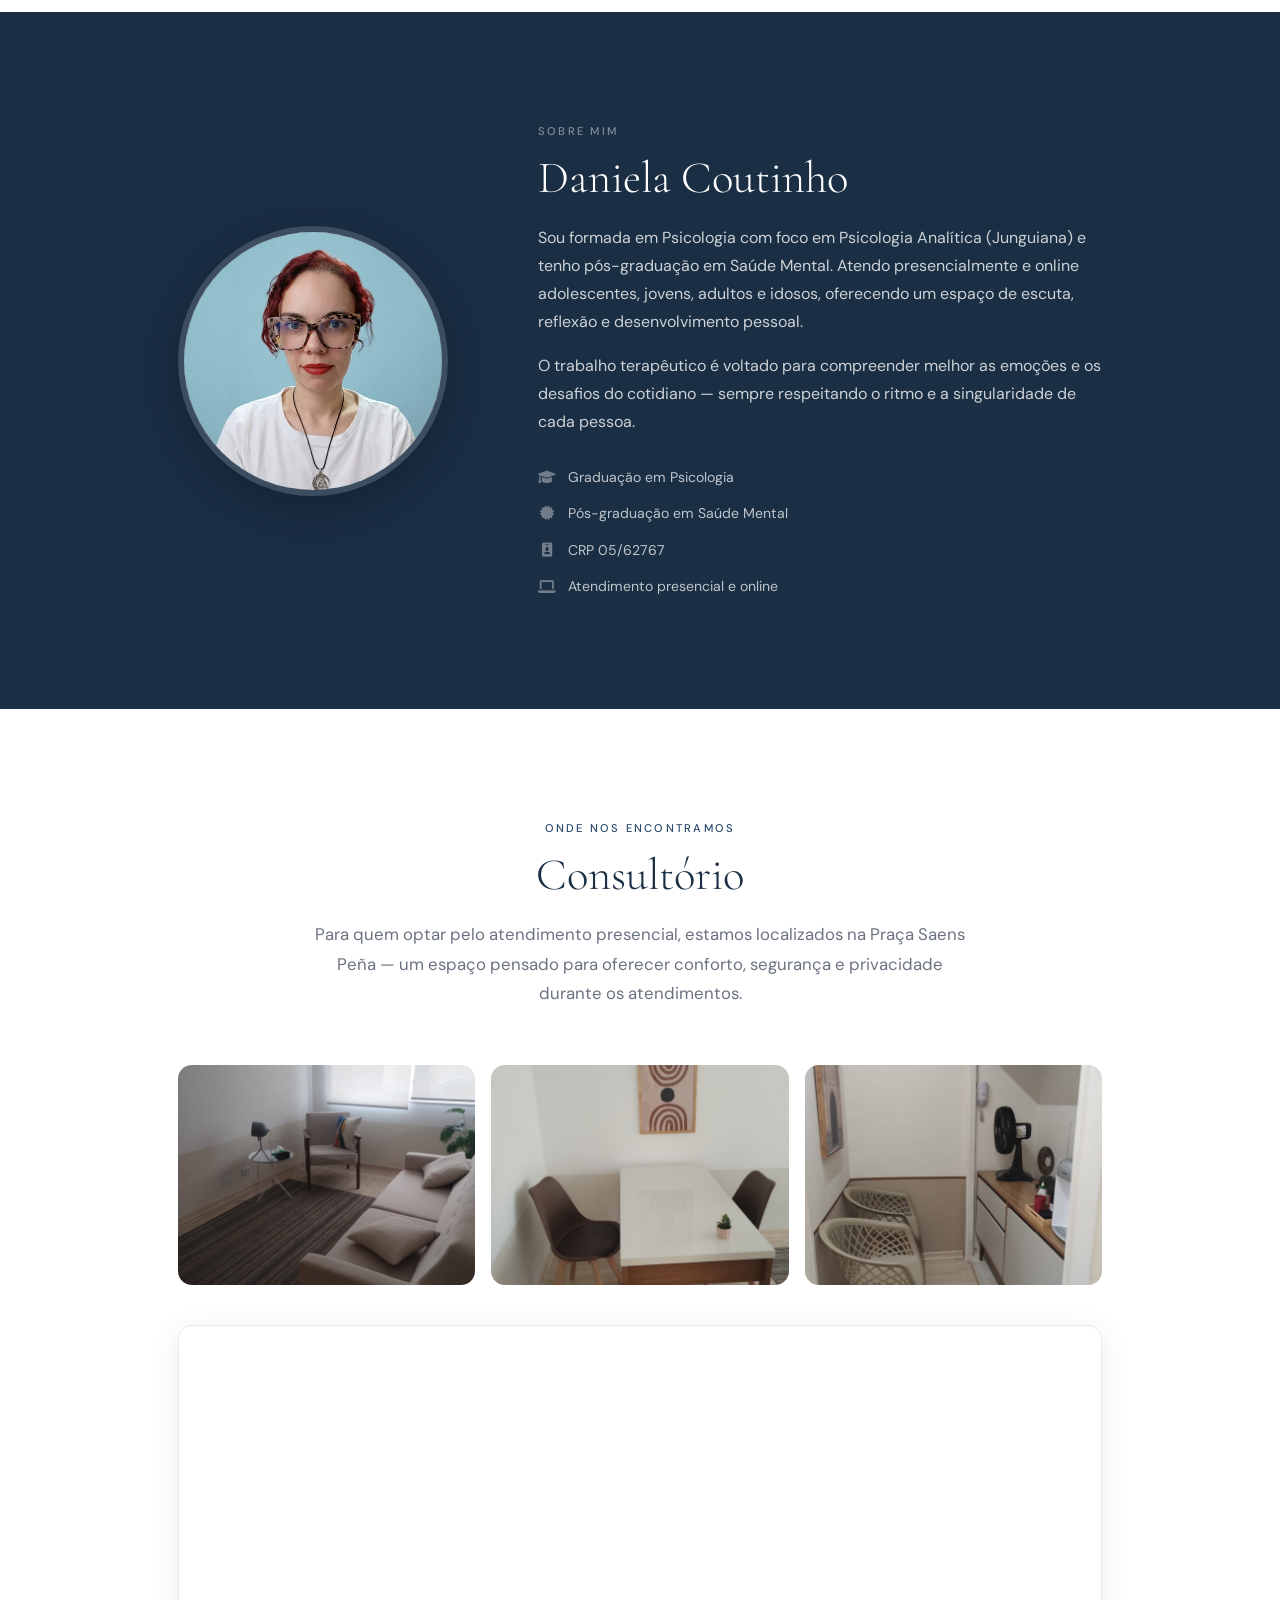
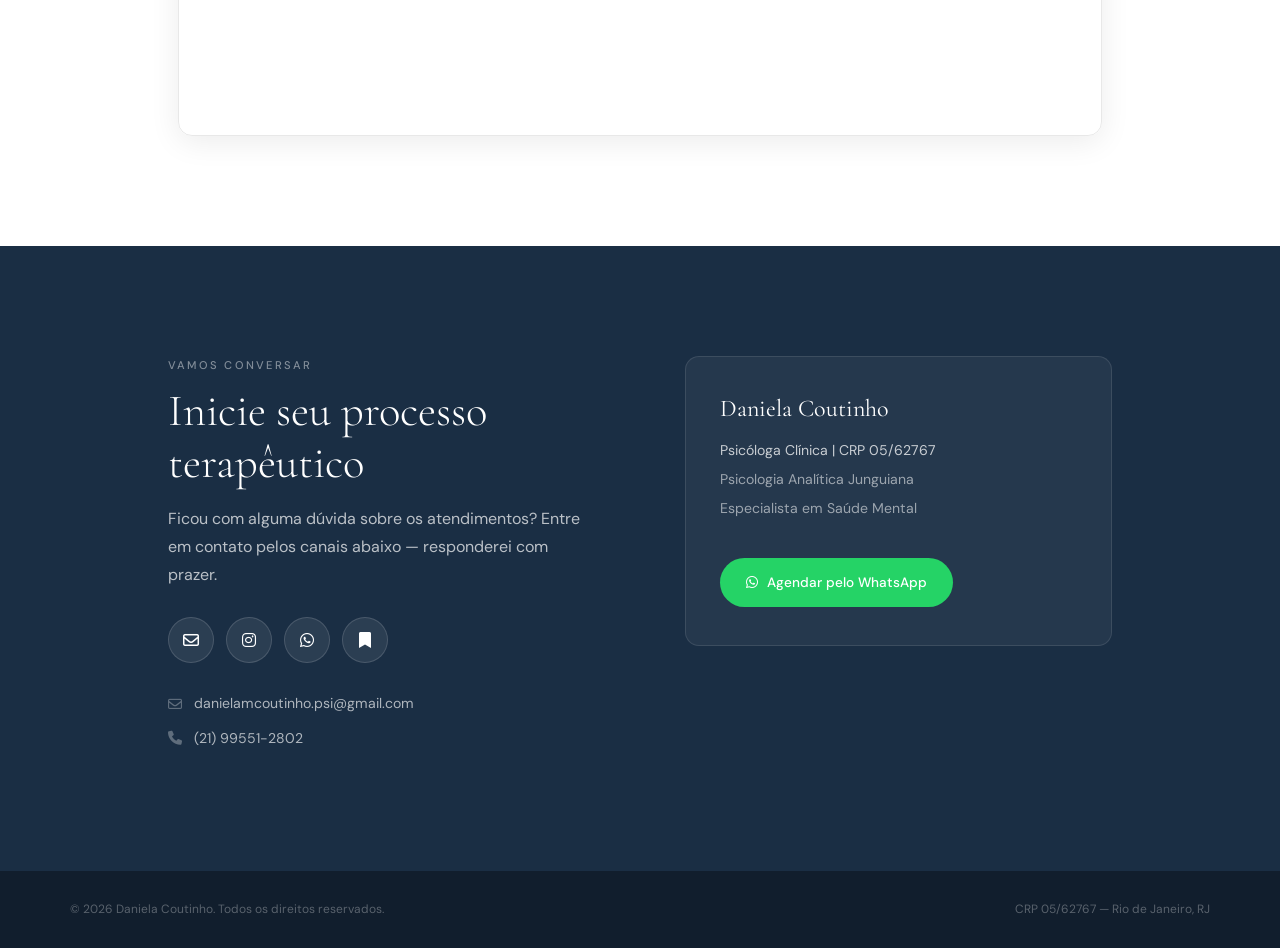
==== commit eaf8e2bc: "Add files via upload" ====
--- a/index.html
+++ b/index.html
@@ -3,106 +3,221 @@
 <head>
     <meta charset="UTF-8">
     <meta name="viewport" content="width=device-width, initial-scale=1.0">
-    <title>Daniela Coutinho - Psicóloga🗣️</title>
+    <title>Daniela Coutinho — Psicóloga</title>
     <link rel="stylesheet" href="style.css">
+    <link rel="preconnect" href="https://fonts.googleapis.com">
+    <link rel="preconnect" href="https://fonts.gstatic.com" crossorigin>
+    <link href="https://fonts.googleapis.com/css2?family=Cormorant+Garamond:ital,wght@0,300;0,400;0,600;1,300;1,400&family=DM+Sans:opsz,wght@9..40,300;9..40,400;9..40,500&display=swap" rel="stylesheet">
+    <link rel="stylesheet" href="https://cdnjs.cloudflare.com/ajax/libs/font-awesome/6.0.0/css/all.min.css">
 </head>
 <body>
 
-    <header>
-        <div class="bloco">
-            <h1>Daniela Coutinho - Psicologia Analítica</h1>
-            <h2>Psicóloga Clínica - CRP 05/62767</h2>
-            <p>Atendimento presencial e online:<br>
-               Adolescentes, Adultos e Idosos.</p>
-            
-            <nav class="menu-ancora">
+    <!-- ========== NAVBAR ========== -->
+    <header id="topo">
+        <nav class="navbar">
+            <div class="nav-logo">
+                <span class="logo-nome">Daniela Coutinho</span>
+                <span class="logo-crp">Psicologia Analítica</span>
+            </div>
+            <div class="menu-ancora" id="menu">
                 <a href="#inicio">Início</a>
-                <a href="#sobre">Sobre Mim</a>
+                <a href="#sobre">Sobre</a>
                 <a href="#consultorio">Consultório</a>
                 <a href="#contato">Contato</a>
-            </nav>
-        </div>
+            </div>
+            <button class="hamburger" id="hamburger" aria-label="Abrir menu">
+                <span></span><span></span><span></span>
+            </button>
+        </nav>
     </header>
 
-    <section id="inicio">
+    <!-- ========== HERO ========== -->
+    <section id="inicio" class="hero">
+        <div class="hero-inner">
+            <div class="hero-texto reveal">
+                <p class="eyebrow">Psicologia Analítica Junguiana</p>
+                <h1>Um espaço para <em>conhecer-se</em><br>com mais profundidade</h1>
+                <p class="hero-sub">Atendimento online e presencial para adolescentes, adultos e idosos — Rio de Janeiro.</p>
+                <div class="hero-acoes">
+                    <a href="#contato" class="btn-primario">Entre em contato</a>
+                    <a href="#sobre" class="btn-ghost">Saiba mais</a>
+                </div>
+            </div>
+            <div class="hero-img-wrap reveal reveal-delay">
+                <div class="hero-img-frame">
+                    <img src="jung2.png" class="foto-hero" alt="Carl Gustav Jung">
+                    <div class="hero-img-badge">
+                        <i class="fas fa-quote-left"></i>
+                        <span>«Quem olha para fora, sonha.<br>Quem olha para dentro, desperta.»</span>
+                        <small>— C. G. Jung</small>
+                    </div>
+                </div>
+            </div>
+        </div>
+        <div class="hero-scroll-hint">
+            <span>Role para explorar</span>
+            <i class="fas fa-chevron-down"></i>
+        </div>
+    </section>
+
+    <!-- ========== COMO FUNCIONA ========== -->
+    <section id="o-que-e" class="secao-clara">
         <div class="bloco">
-            <h2>Como funciona a Psicoterapia Analítica?</h2><br>
-            <p>
-            A Psicologia Analítica, também conhecida como Terapia Jungiana, é uma abordagem focada no autoconhecimento e equilíbrio emocional. 
-            Ela vai além de "resolver problemas", ela busca entender a pessoa como um todo, ajudando a reconhecer padrões de 
-            comportamento, lidar melhor com emoções difíceis e desenvolver habilidades pessoais que podem estar escondidas, 
-            tornando a pessoa mais consciente de si mesma, ampliando a compreensão sobre si e com mais recursos para lidar com as próprias escolhas e desafios de forma mais funcional dentro da sua realidade. 
-            </p>
-            <img src="jung2.png" class="foto-jung" alt="Jung"> 
-        </div>
-    </section>
-
-    <section id="sobre">
+            <p class="eyebrow reveal">Como funciona</p>
+            <h2 class="reveal">O que é a Psicoterapia Analítica?</h2>
+            <p class="texto-principal reveal">A Psicologia Analítica — também chamada de Terapia Jungiana — é uma abordagem voltada ao autoconhecimento e ao equilíbrio emocional. Ela não busca apenas "resolver problemas": vai além, ajudando a reconhecer padrões de comportamento, acolher emoções difíceis e desenvolver recursos internos que a pessoa ainda não reconhece em si mesma.</p>
+            <div class="cards-grid">
+                <div class="card-feature reveal">
+                    <div class="card-icon"><i class="fas fa-brain"></i></div>
+                    <h3>Autoconhecimento</h3>
+                    <p>Compreenda padrões emocionais e comportamentais que moldam a sua história e suas relações.</p>
+                </div>
+                <div class="card-feature reveal reveal-delay">
+                    <div class="card-icon"><i class="fas fa-heart"></i></div>
+                    <h3>Equilíbrio emocional</h3>
+                    <p>Desenvolva ferramentas para lidar com ansiedade, conflitos internos e transições de vida.</p>
+                </div>
+                <div class="card-feature reveal reveal-delay-2">
+                    <div class="card-icon"><i class="fas fa-seedling"></i></div>
+                    <h3>Desenvolvimento pessoal</h3>
+                    <p>Ative potenciais internos e construa uma relação mais saudável e consciente consigo mesmo.</p>
+                </div>
+            </div>
+        </div>
+    </section>
+
+    <!-- ========== SOBRE ========== -->
+    <section id="sobre" class="secao-escura">
+        <div class="bloco bloco-sobre">
+            <div class="sobre-img-wrap reveal">
+                <img src="danifoto2.jpeg" class="foto-redonda" alt="Daniela Coutinho">
+            </div>
+            <div class="sobre-texto reveal reveal-delay">
+                <p class="eyebrow eyebrow-claro">Sobre mim</p>
+                <h2>Daniela Coutinho</h2>
+                <p>Sou formada em Psicologia com foco em Psicologia Analítica (Junguiana) e tenho pós-graduação em Saúde Mental. Atendo presencialmente e online adolescentes, jovens, adultos e idosos, oferecendo um espaço de escuta, reflexão e desenvolvimento pessoal.</p>
+                <p>O trabalho terapêutico é voltado para compreender melhor as emoções e os desafios do cotidiano — sempre respeitando o ritmo e a singularidade de cada pessoa.</p>
+                <ul class="lista-formacao">
+                    <li><i class="fas fa-graduation-cap"></i> Graduação em Psicologia</li>
+                    <li><i class="fas fa-certificate"></i> Pós-graduação em Saúde Mental</li>
+                    <li><i class="fas fa-id-badge"></i> CRP 05/62767</li>
+                    <li><i class="fas fa-laptop"></i> Atendimento presencial e online</li>
+                </ul>
+            </div>
+        </div>
+    </section>
+
+    <!-- ========== CONSULTÓRIO ========== -->
+    <section id="consultorio" class="secao-clara">
         <div class="bloco">
-            <h2>Sobre Mim</h2>
-            <p>
-                Meu nome é Daniela, sou formada em Psicologia com foco em Psicologia Analítica (junguiana) 
-                e tenho pós-graduação em Saúde Mental. Atendo presencialmente e online adolescentes, jovens, adultos e idosos, oferecendo um espaço de escuta, 
-                reflexão e desenvolvimento pessoal. O trabalho é voltado para compreender melhor as emoções, os padrões de comportamento 
-                e os desafios do dia a dia, buscando formas mais conscientes de lidar com cada fase da vida. 
-            </p>
-            <img src="danifoto2.jpeg" class="foto-redonda" alt="Daniela Coutinho">
-        </div>
-    </section>
-
-    <section id="consultorio">
-        <div class="bloco">
-            <h2>Consultório</h2>
-            <p>Este espaço foi pensado para lhe proporcionar conforto, segurança e principalmente privacidade durante os seus atendimentos. A Psicologia Analítica vai lhe permitir um autoconhecimento ainda mais profundo e será um importante aliado no enfrentamento de questões como ansiedade, depressão, insegurança entre outras questões, lhe trazendo mais autonomia e segurança melhorando a forma como você se relaciona com o mundo.</p>
-            <br>
-
-            <div class="fotos">
-                <img src="consultorio1.jpg" alt="Consultório">
-                <img src="consultorio2.jpeg" alt="Consultório">
-                <img src="consultorio3.jpeg" alt="Consultório">
-            </div>
-
-            <div class="localizacao-bloco">
-                <div class="texto-endereco">
-                    <h3>📍 Onde Atendemos:</h3>
-                    <p><strong>Consultório Daniela Coutinho</strong></p>
-                    <p>Rua Padre Elias Gorayeb - Sala 501 - Saens Pena</p>
-                    <p>Rio de Janeiro - RJ</p>
-                </div>
-
-                <div class="mapa-container">
-                    <iframe src="https://www.google.com/maps/embed?pb=!1m18!1m12!1m3!1d3674.8475841443694!2d-43.2355529!3d-22.9189855!2m3!1f0!2f0!3f0!3m2!1i1024!2i768!4f13.1!3m3!1m2!1s0x997e5967000001%3A0x123456789!2sR.%20Pe.%20Elias%20Gorayeb%2C%2015%20-%20Tijuca%2C%20Rio%20de%20Janeiro%20-%20RJ!5e0!3m2!1spt-BR!2sbr!4v1712345678910" 
-                        width="100%" height="450" style="border:0;" allowfullscreen="" loading="lazy" referrerpolicy="no-referrer-when-downgrade">
-                    </iframe>
-                </div>
-            </div>
-        </div>
-    </section>
-
-    <section id="contato">
-        <div class="bloco">
-            <h2>Contato</h2>
-            <p>Entre em contato para agendar sua consulta:</p>
-            <a href="https://wa.me/5521995512802" class="botao-whatsapp">
-                <span>💬</span> Falar no WhatsApp
-            </a>
-        </div>
-    </section>
-
+            <p class="eyebrow reveal">Onde nos encontramos</p>
+            <h2 class="reveal">Consultório</h2>
+            <p class="texto-principal reveal">Para quem optar pelo atendimento presencial, estamos localizados na Praça Saens Peña — um espaço pensado para oferecer conforto, segurança e privacidade durante os atendimentos.</p>
+            <div class="fotos-consultorio reveal">
+                <img src="consultorio1.jpg" alt="Sala de espera do consultório">
+                <img src="consultorio2.jpeg" alt="Sala de atendimento">
+                <img src="consultorio3.jpeg" alt="Detalhes do consultório">
+            </div>
+            <div class="mapa-container reveal">
+                <iframe
+                    src="https://www.google.com/maps/embed?pb=!1m18!1m12!1m3!1d3675.210452367123!2d-43.2355523!3d-22.9064132!2m3!1f0!2f0!3f0!3m2!1i1024!2i768!4f13.1!3m3!1m2!1s0x997e593e2b2455%3A0xc3c544d65600a9!2sRua%20Padre%20Elias%20Gorayeb%20-%20Tijuca%2C%20Rio%20de%20Janeiro%20-%20RJ!5e0!3m2!1spt-BR!2sbr!4v1713880000000!5m2!1spt-BR!2sbr"
+                    width="100%" height="400"
+                    style="border:0;"
+                    allowfullscreen=""
+                    loading="lazy"
+                    title="Localização do consultório">
+                </iframe>
+            </div>
+        </div>
+    </section>
+
+    <!-- ========== CONTATO ========== -->
+    <section id="contato" class="secao-contato">
+        <div class="bloco-contato">
+            <div class="contato-col-esq reveal">
+                <p class="eyebrow eyebrow-claro">Vamos conversar</p>
+                <h2>Inicie seu processo terapêutico</h2>
+                <p>Ficou com alguma dúvida sobre os atendimentos? Entre em contato pelos canais abaixo — responderei com prazer.</p>
+                <div class="social-links">
+                    <a href="mailto:danielamcoutinho.psi@gmail.com" class="social-icon-box" title="E-mail" aria-label="Enviar e-mail">
+                        <i class="far fa-envelope"></i>
+                    </a>
+                    <a href="https://www.instagram.com/danielamcoutinho.psi?igsh=eXVrcWhmdG1oZmdl" class="social-icon-box" title="Instagram" aria-label="Instagram">
+                        <i class="fab fa-instagram"></i>
+                    </a>
+                    <a href="https://wa.me/5521995512802" class="social-icon-box" title="WhatsApp" target="_blank" rel="noopener" aria-label="WhatsApp">
+                        <i class="fab fa-whatsapp"></i>
+                    </a>
+                    <a href="https://substack.com/@psiquealmaevida" class="social-icon-box" title="Substack" aria-label="Substack">
+                        <i class="fas fa-bookmark"></i>
+                    </a>
+                </div>
+                <div class="links-diretos-contato">
+                    <p><i class="far fa-envelope"></i>danielamcoutinho.psi@gmail.com</p>
+                    <p><i class="fas fa-phone"></i> (21) 99551-2802</p>
+                </div>
+            </div>
+            <div class="contato-col-dir reveal reveal-delay">
+                <div class="card-credencial">
+                    <h3>Daniela Coutinho</h3>
+                    <p>Psicóloga Clínica | CRP 05/62767</p>
+                    <p>Psicologia Analítica Junguiana</p>
+                    <p>Especialista em Saúde Mental</p>
+                    <a href="https://wa.me/5521995512802" class="btn-wpp" target="_blank" rel="noopener">
+                        <i class="fab fa-whatsapp"></i> Agendar pelo WhatsApp
+                    </a>
+                </div>
+            </div>
+        </div>
+    </section>
+
+    <!-- ========== FOOTER ========== -->
     <footer>
-        <div class="rodape-conteudo">
-            <div class="rodape-info">
-                <h3>Daniela Coutinho</h3>
-                <p>Psicóloga Clínica | CRP 05/62767</p>
-                <p>Psicologia Analítica Junguiana</p>
-            </div>
-            
-             <div class="rodape-contato">
-                <p>📍 Saens Pena, Rio de Janeiro - RJ</p>
-                <p>&copy; 2026 Daniela Coutinho</p>
-            </div>
+        <div class="footer-inner">
+            <span>© 2026 Daniela Coutinho. Todos os direitos reservados.</span>
+            <span>CRP 05/62767 — Rio de Janeiro, RJ</span>
         </div>
     </footer>
 
+    <script>
+        const hamburger = document.getElementById('hamburger');
+        const menu = document.getElementById('menu');
+        hamburger.addEventListener('click', () => {
+            menu.classList.toggle('menu-aberto');
+            hamburger.classList.toggle('ativo');
+        });
+        document.querySelectorAll('.menu-ancora a').forEach(link => {
+            link.addEventListener('click', () => {
+                menu.classList.remove('menu-aberto');
+                hamburger.classList.remove('ativo');
+            });
+        });
+
+        const headerEl = document.getElementById('topo');
+        const sections = document.querySelectorAll('section[id]');
+        const navLinks = document.querySelectorAll('.menu-ancora a');
+        window.addEventListener('scroll', () => {
+            headerEl.classList.toggle('scrolled', window.scrollY > 40);
+            let current = '';
+            sections.forEach(sec => {
+                if (window.scrollY >= sec.offsetTop - 140) current = sec.getAttribute('id');
+            });
+            navLinks.forEach(link => {
+                link.classList.toggle('ativo', link.getAttribute('href') === '#' + current);
+            });
+        });
+
+        const revealEls = document.querySelectorAll('.reveal');
+        const revealObserver = new IntersectionObserver((entries) => {
+            entries.forEach(e => {
+                if (e.isIntersecting) {
+                    e.target.classList.add('visivel');
+                    revealObserver.unobserve(e.target);
+                }
+            });
+        }, { threshold: 0.12 });
+        revealEls.forEach(el => revealObserver.observe(el));
+    </script>
 </body>
-</html>+</html>
+       
--- a/style.css
+++ b/style.css
@@ -1,155 +1,573 @@
-* {
-    margin: 0;
-    padding: 0;
-    box-sizing: border-box;
-}
-
-html {
-    scroll-behavior: smooth;
-}
-
+:root {
+    --azul-escuro:   #1a2e44;
+    --azul-medio:    #2a4a6b;
+    --areia:         #f5f0e8;
+    --areia-escura:  #ede7d9;
+    --texto:         #2d2d2d;
+    --texto-leve:    #6b7280;
+    --branco:        #ffffff;
+    --verde-wpp:     #25d366;
+    --fonte-titulo:  'Cormorant Garamond', Georgia, serif;
+    --fonte-corpo:   'DM Sans', system-ui, sans-serif;
+    --raio:          14px;
+    --raio-sm:       8px;
+    --sombra:        0 6px 30px rgba(0,0,0,0.08);
+    --sombra-forte:  0 16px 48px rgba(0,0,0,0.16);
+    --transicao:     0.3s ease;
+}
+
+*, *::before, *::after { box-sizing: border-box; margin: 0; padding: 0; }
+html { scroll-behavior: smooth; font-size: 16px; }
 body {
-    width: 100%;
-    background-color: #51c6e73e;
-    font-family: Arial, sans-serif;
-    color: #333;
-    line-height: 1.6;
+    font-family: var(--fonte-corpo);
+    color: var(--texto);
+    background: var(--branco);
+    line-height: 1.75;
+    -webkit-font-smoothing: antialiased;
     overflow-x: hidden;
 }
-
+img { display: block; max-width: 100%; }
+
+h1, h2, h3 {
+    font-family: var(--fonte-titulo);
+    font-weight: 300;
+    line-height: 1.15;
+    color: var(--azul-escuro);
+}
+h1 { font-size: clamp(2.4rem, 5vw, 3.6rem); }
+h2 { font-size: clamp(1.9rem, 3.5vw, 2.8rem); margin-bottom: 1.2rem; }
+h3 { font-size: 1.2rem; margin-bottom: 0.5rem; }
+p  { margin-bottom: 1rem; }
+p:last-child { margin-bottom: 0; }
+
+.eyebrow {
+    font-family: var(--fonte-corpo);
+    font-size: 0.7rem;
+    font-weight: 500;
+    letter-spacing: 0.2em;
+    text-transform: uppercase;
+    color: var(--azul-medio);
+    margin-bottom: 0.7rem;
+    display: block;
+}
+.eyebrow-claro { color: rgba(255,255,255,0.45) !important; }
+
+.texto-principal {
+    max-width: 660px;
+    margin: 0 auto 3.5rem;
+    color: var(--texto-leve);
+    font-size: 1.05rem;
+    text-align: center;
+}
+
+.reveal {
+    opacity: 0;
+    transform: translateY(28px);
+    transition: opacity 0.7s ease, transform 0.7s ease;
+}
+.reveal.reveal-delay   { transition-delay: 0.15s; }
+.reveal.reveal-delay-2 { transition-delay: 0.3s; }
+.reveal.visivel { opacity: 1; transform: translateY(0); }
+
+.bloco {
+    max-width: 980px;
+    margin: 0 auto;
+    padding: 0 28px;
+    text-align: center;
+}
+section { padding: 110px 0; }
+.secao-clara  { background: var(--branco); }
+.secao-escura { background: var(--azul-escuro); }
+.secao-escura h2, .secao-escura h3 { color: var(--branco); }
+.secao-escura p { color: rgba(255,255,255,0.78); }
+
+/* ---- NAVBAR ---- */
 header {
-    background-color: #ffffff;
-    width: 100%;
-    margin: 0;
-    padding: 50px 0;
-    border-bottom: 2px solid #eee;
-}
-
-header .bloco {
+    position: sticky;
+    top: 0;
+    z-index: 200;
+    background: rgba(255,255,255,0.92);
+    backdrop-filter: blur(16px);
+    -webkit-backdrop-filter: blur(16px);
+    border-bottom: 1px solid rgba(0,0,0,0.07);
+    transition: box-shadow var(--transicao);
+}
+header.scrolled { box-shadow: 0 2px 24px rgba(0,0,0,0.1); }
+
+.navbar {
+    max-width: 1140px;
+    margin: 0 auto;
+    padding: 14px 28px;
+    display: flex;
+    flex-direction: column;
+    align-items: center;
+    gap: 8px;
+    position: relative;
+}
+
+.nav-logo {
+    display: flex;
+    flex-direction: column;
+    align-items: center;
+    text-align: center;
+    line-height: 1.25;
+}
+
+/* ⬇️ MEXA AQUI PARA AJUSTAR O TAMANHO */
+.logo-nome {
+    font-family: var(--fonte-titulo);
+    font-size: 1.6rem;
+    font-weight: 400;
+    color: var(--azul-escuro);
+    letter-spacing: 0.01em;
+}
+.logo-crp {
+    font-size: 0.75rem;
+    letter-spacing: 0.12em;
+    color: var(--texto-leve);
+    text-transform: uppercase;
+}
+
+.menu-ancora { display: flex; gap: 2px; }
+.menu-ancora a {
+    text-decoration: none;
+    color: var(--texto-leve);
+    font-size: 0.8rem;
+    font-weight: 500;
+    letter-spacing: 0.07em;
+    text-transform: uppercase;
+    padding: 7px 13px;
+    border-radius: var(--raio-sm);
+    transition: color var(--transicao), background var(--transicao);
+    position: relative;
+}
+.menu-ancora a::after {
+    content: '';
+    position: absolute;
+    bottom: 4px; left: 13px; right: 13px;
+    height: 1.5px;
+    background: var(--azul-escuro);
+    transform: scaleX(0);
+    transition: transform var(--transicao);
+    transform-origin: left;
+}
+.menu-ancora a:hover,
+.menu-ancora a.ativo { color: var(--azul-escuro); background: var(--areia); }
+.menu-ancora a.ativo::after,
+.menu-ancora a:hover::after { transform: scaleX(1); }
+
+.hamburger {
+    display: none;
+    position: absolute;
+    right: 28px;
+    top: 50%;
+    transform: translateY(-50%);
+    flex-direction: column;
+    gap: 5px;
+    background: none;
+    border: none;
+    cursor: pointer;
+    padding: 6px;
+}
+.hamburger span {
+    display: block;
+    width: 22px; height: 2px;
+    background: var(--azul-escuro);
+    border-radius: 2px;
+    transition: var(--transicao);
+}
+.hamburger.ativo span:nth-child(1) { transform: translateY(7px) rotate(45deg); }
+.hamburger.ativo span:nth-child(2) { opacity: 0; }
+.hamburger.ativo span:nth-child(3) { transform: translateY(-7px) rotate(-45deg); }
+
+/* ---- HERO ---- */
+.hero {
+    background: linear-gradient(150deg, var(--areia) 0%, #fdfcfa 55%, var(--branco) 100%);
+    padding: 130px 28px 80px;
+    position: relative;
+    overflow: hidden;
+}
+.hero::before {
+    content: '';
+    position: absolute;
+    top: -120px; right: -120px;
+    width: 520px; height: 520px;
+    background: radial-gradient(circle, rgba(26,46,68,0.04) 0%, transparent 70%);
+    border-radius: 50%;
+    pointer-events: none;
+}
+.hero-inner {
+    max-width: 1140px;
+    margin: 0 auto;
+    display: grid;
+    grid-template-columns: 1fr 1fr;
+    align-items: center;
+    gap: 80px;
+}
+.hero-texto { text-align: left; }
+.hero-texto h1 { margin-bottom: 1.2rem; }
+.hero-texto h1 em { font-style: italic; color: var(--azul-medio); }
+.hero-sub {
+    font-size: 1rem;
+    color: var(--texto-leve);
+    margin-bottom: 2.2rem;
+    max-width: 420px;
+}
+.hero-acoes { display: flex; gap: 14px; flex-wrap: wrap; }
+
+.btn-primario {
+    display: inline-block;
+    background: var(--azul-escuro);
+    color: var(--branco);
+    text-decoration: none;
+    padding: 14px 32px;
+    border-radius: 50px;
+    font-size: 0.85rem;
+    font-weight: 500;
+    letter-spacing: 0.04em;
+    transition: background var(--transicao), transform var(--transicao), box-shadow var(--transicao);
+}
+.btn-primario:hover {
+    background: var(--azul-medio);
+    transform: translateY(-2px);
+    box-shadow: 0 8px 24px rgba(26,46,68,0.22);
+}
+.btn-ghost {
+    display: inline-block;
+    color: var(--azul-escuro);
+    text-decoration: none;
+    padding: 14px 24px;
+    border-radius: 50px;
+    font-size: 0.85rem;
+    font-weight: 500;
+    letter-spacing: 0.04em;
+    border: 1.5px solid rgba(26,46,68,0.25);
+    transition: border-color var(--transicao), background var(--transicao), transform var(--transicao);
+}
+.btn-ghost:hover {
+    border-color: var(--azul-escuro);
+    background: var(--areia);
+    transform: translateY(-2px);
+}
+
+.hero-img-wrap { display: flex; justify-content: center; }
+.hero-img-frame { position: relative; display: inline-block; }
+.foto-hero {
+    width: 300px; height: 300px;
+    border-radius: 50%;
+    object-fit: cover;
+    border: 8px solid var(--branco);
+    box-shadow: var(--sombra-forte);
+    position: relative;
+    z-index: 1;
+}
+.hero-img-frame::before {
+    content: '';
+    position: absolute;
+    inset: -16px;
+    border-radius: 50%;
+    border: 1px dashed rgba(26,46,68,0.18);
+    animation: girar 30s linear infinite;
+    z-index: 0;
+}
+@keyframes girar { to { transform: rotate(360deg); } }
+
+.hero-img-badge {
+    position: absolute;
+    bottom: -20px; left: -80px;
+    background: var(--branco);
+    border-radius: var(--raio);
+    padding: 16px 18px;
+    box-shadow: var(--sombra);
+    max-width: 220px;
+    text-align: left;
+    z-index: 2;
+    border-left: 3px solid var(--azul-escuro);
+}
+.hero-img-badge i {
+    color: var(--azul-escuro);
+    font-size: 0.75rem;
+    opacity: 0.5;
+    display: block;
+    margin-bottom: 6px;
+}
+.hero-img-badge span {
+    font-family: var(--fonte-titulo);
+    font-style: italic;
+    font-size: 0.82rem;
+    color: var(--azul-escuro);
+    line-height: 1.4;
+    display: block;
+}
+.hero-img-badge small {
+    font-size: 0.68rem;
+    color: var(--texto-leve);
+    display: block;
+    margin-top: 6px;
+}
+
+.hero-scroll-hint {
+    text-align: center;
+    margin-top: 70px;
+    display: flex;
+    flex-direction: column;
+    align-items: center;
+    gap: 6px;
+    color: var(--texto-leve);
+    font-size: 0.72rem;
+    letter-spacing: 0.12em;
+    text-transform: uppercase;
+    animation: pulsar 2.5s ease-in-out infinite;
+}
+@keyframes pulsar {
+    0%, 100% { opacity: 0.5; transform: translateY(0); }
+    50%       { opacity: 1;   transform: translateY(5px); }
+}
+
+/* ---- CARDS ---- */
+.cards-grid {
+    display: grid;
+    grid-template-columns: repeat(3, 1fr);
+    gap: 24px;
+    text-align: left;
+}
+.card-feature {
+    background: var(--areia);
+    border-radius: var(--raio);
+    padding: 30px 26px;
+    border: 1px solid transparent;
+    transition: transform var(--transicao), box-shadow var(--transicao), border-color var(--transicao);
+}
+.card-feature:hover {
+    transform: translateY(-5px);
+    box-shadow: var(--sombra);
+    border-color: var(--areia-escura);
+}
+.card-icon {
+    width: 44px; height: 44px;
+    background: var(--azul-escuro);
+    color: var(--branco);
+    border-radius: 10px;
+    display: flex;
+    align-items: center;
+    justify-content: center;
+    font-size: 0.95rem;
+    margin-bottom: 18px;
+}
+.card-feature h3 { color: var(--azul-escuro); font-size: 1.15rem; }
+.card-feature p  { font-size: 0.92rem; color: var(--texto-leve); margin-bottom: 0; }
+
+/* ---- SOBRE ---- */
+.bloco-sobre {
+    display: grid;
+    grid-template-columns: auto 1fr;
+    gap: 90px;
+    align-items: center;
+    text-align: left;
+    max-width: 980px;
+    margin: 0 auto;
+    padding: 0 28px;
+}
+.sobre-img-wrap { flex-shrink: 0; }
+.foto-redonda {
+    width: 270px; height: 270px;
+    border-radius: 50%;
+    object-fit: cover;
+    border: 6px solid rgba(255,255,255,0.15);
+    box-shadow: 0 12px 48px rgba(0,0,0,0.25);
+    transition: transform var(--transicao);
+}
+.foto-redonda:hover { transform: scale(1.02); }
+.lista-formacao {
+    list-style: none;
+    margin-top: 1.8rem;
+    display: flex;
+    flex-direction: column;
+    gap: 12px;
+}
+.lista-formacao li {
+    display: flex;
+    align-items: center;
+    gap: 12px;
+    font-size: 0.88rem;
+    color: rgba(255,255,255,0.72);
+}
+.lista-formacao li i {
+    width: 18px;
+    text-align: center;
+    color: rgba(255,255,255,0.38);
+}
+
+/* ---- CONSULTÓRIO ---- */
+.fotos-consultorio {
+    display: grid;
+    grid-template-columns: repeat(3, 1fr);
+    gap: 16px;
+    margin-bottom: 40px;
+}
+.fotos-consultorio img {
+    width: 100%; height: 220px;
+    object-fit: cover;
+    border-radius: var(--raio);
+    transition: transform 0.4s ease, box-shadow 0.4s ease;
+}
+.fotos-consultorio img:hover {
+    transform: scale(1.03);
+    box-shadow: var(--sombra);
+}
+.mapa-container {
+    border-radius: var(--raio);
+    overflow: hidden;
+    border: 1px solid rgba(0,0,0,0.09);
+    box-shadow: var(--sombra);
+}
+
+/* ---- CONTATO ---- */
+.secao-contato { background: var(--azul-escuro); padding: 110px 0; }
+.bloco-contato {
     max-width: 1000px;
     margin: 0 auto;
-    padding: 0 20px;
-    background-color: transparent;
-    text-align: left;
-}
-
-h1 {
-    font-size: 42px;
-    color: #2c3e50;
+    padding: 0 28px;
+    display: grid;
+    grid-template-columns: 1fr 1fr;
+    gap: 90px;
+    align-items: start;
+}
+.contato-col-esq h2 { color: var(--branco); margin-bottom: 1rem; }
+.contato-col-esq p  { color: rgba(255,255,255,0.7); }
+
+.social-links { display: flex; gap: 12px; margin: 28px 0; }
+.social-icon-box {
+    width: 46px; height: 46px;
+    background: rgba(255,255,255,0.08);
+    color: var(--branco) !important;
+    border-radius: 50%;
+    display: flex;
+    align-items: center;
+    justify-content: center;
+    text-decoration: none;
+    font-size: 1rem;
+    border: 1px solid rgba(255,255,255,0.14);
+    transition: background var(--transicao), transform var(--transicao), border-color var(--transicao);
+}
+.social-icon-box:hover {
+    background: rgba(255,255,255,0.18);
+    border-color: rgba(255,255,255,0.3);
+    transform: translateY(-3px);
+}
+.links-diretos-contato p {
+    display: flex;
+    align-items: center;
+    gap: 10px;
+    font-size: 0.88rem;
+    color: rgba(255,255,255,0.65);
     margin-bottom: 10px;
 }
-
-header h2 {
-    font-size: 24px;
-    color: #7f8c8d;
-    font-weight: bold;
-    margin-bottom: 15px;
-}
-
-header p {
-    font-size: 22px;
-    color:#7f8c8d;
-    margin-bottom: 35px;
-}
-
-.menu-ancora {
-    display: flex;
-    gap: 15px;
+.links-diretos-contato i { width: 16px; color: rgba(255,255,255,0.3); }
+
+.card-credencial {
+    background: rgba(255,255,255,0.05);
+    border: 1px solid rgba(255,255,255,0.1);
+    border-radius: var(--raio);
+    padding: 38px 34px;
+}
+.card-credencial h3 {
+    color: var(--branco);
+    font-size: 1.5rem;
+    font-weight: 400;
+    margin-bottom: 18px;
+}
+.card-credencial > p {
+    color: rgba(255,255,255,0.55);
+    font-size: 0.88rem;
+    margin-bottom: 8px;
+    line-height: 1.5;
+}
+.card-credencial > p:first-of-type { color: rgba(255,255,255,0.75); }
+
+.btn-wpp {
+    display: inline-flex;
+    align-items: center;
+    gap: 9px;
+    background: var(--verde-wpp);
+    color: var(--branco);
+    text-decoration: none;
+    padding: 13px 26px;
+    border-radius: 50px;
+    font-size: 0.85rem;
+    font-weight: 500;
+    margin-top: 30px;
+    transition: opacity var(--transicao), transform var(--transicao), box-shadow var(--transicao);
+}
+.btn-wpp:hover {
+    opacity: 0.9;
+    transform: translateY(-2px);
+    box-shadow: 0 8px 24px rgba(37,211,102,0.3);
+}
+
+/* ---- FOOTER ---- */
+footer { background: #111e2d; padding: 28px; }
+.footer-inner {
+    max-width: 1140px;
+    margin: 0 auto;
+    display: flex;
+    justify-content: space-between;
+    align-items: center;
     flex-wrap: wrap;
-}
-
-.menu-ancora a {
-    text-decoration: none;
-    background-color:#51c6e73e;
-    color:#2c3e50;
-    padding: 10px 20px;
-    border-radius: 5px;
-    font-weight: bold;
-    font-size: 16px;
-    transition: all 0.2s ease-in-out;
-    display: inline-block;
-}
-
-.menu-ancora a:hover {
-    background-color: #e5b7a9;
-    transform: translateY(-3px);
-    box-shadow: 0 4px 8px rgba(0,0,0,0.1);
-}
-
-.menu-ancora a:active {
-    transform: translateY(0);
-}
-
-.bloco {
-    max-width: 1000px;
-    margin: 30px auto;
-    padding: 50px 30px;
-    background-color: #ffffff;
-    border-radius: 8px;
-}
-
-section h2 {
-    font-size: 32px;
-    color: #2c3e50;
-    margin-bottom: 25px;
-}
-
-.fotos {
-    display: flex;
-    gap: 20px;
-    flex-wrap: wrap;
-    justify-content: flex-start;
-}
-
-.fotos img {
-    width: 300px;
-    height: 250px;
-    object-fit: cover;
-    border-radius: 8px;
-}
-
-.mapa iframe {
-    width: 100%;
-    border-radius: 8px;
-    border: 0;
-}
-
-.botao-whatsapp {
-    display: inline-block;
-    background-color: #25d366;
-    color: white;
-    padding: 15px 30px;
-    text-decoration: none;
-    border-radius: 5px;
-    font-weight: bold;
-    font-size: 18px;
-    margin-top: 20px;
-}
-
-#contato .bloco {
-    background-color: #f4f4f4;
-    text-align: center;
-}
-
-.foto-redonda {
-    display: block;
-    margin: 40px auto;
-    width: 300px;
-    height: 300px;
-    border-radius: 50%;
-    object-fit: cover;
-    border: 4px solid #ffffff;
-    box-shadow: 0 4px 15px rgba(0,0,0,0.1);
-}
-
-.foto-jung {
-    display: block;
-    margin: 40px auto;
-    width: 300px;
-    height: 300px;
-    border-radius: 50%;
-    object-fit: cover;
-    border: 4px solid #ffffff;
-    box-shadow: 0 4px 15px rgba(0,0,0,0.1);
-
+    gap: 8px;
+    font-size: 0.75rem;
+    color: rgba(255,255,255,0.3);
+}
+
+/* ---- RESPONSIVO ---- */
+@media (max-width: 960px) {
+    .hero-inner, .bloco-sobre {
+        grid-template-columns: 1fr;
+        gap: 48px;
+        text-align: center;
+    }
+    .hero-texto { order: 2; }
+    .hero-img-wrap { order: 1; }
+    .hero-sub { max-width: 100%; text-align: center; }
+    .hero-acoes { justify-content: center; }
+    .bloco-sobre { text-align: center; }
+    .sobre-img-wrap { display: flex; justify-content: center; }
+    .lista-formacao { align-items: center; }
+    .sobre-texto h2 { text-align: center; }
+    .hero-img-badge { left: 50%; transform: translateX(-50%); bottom: -60px; }
+    .bloco-contato { grid-template-columns: 1fr; gap: 52px; }
+    .contato-col-esq { text-align: center; }
+    .social-links { justify-content: center; }
+    .links-diretos-contato p { justify-content: center; }
+}
+
+@media (max-width: 700px) {
+    section { padding: 80px 0; }
+    .hero   { padding: 100px 20px 90px; }
+    .cards-grid, .fotos-consultorio { grid-template-columns: 1fr; }
+    .fotos-consultorio img { height: 200px; }
+    .hamburger { display: flex; }
+    .menu-ancora {
+        display: none;
+        position: absolute;
+        top: 100%;
+        left: 0; right: 0;
+        background: var(--branco);
+        flex-direction: column;
+        padding: 16px 24px 24px;
+        border-bottom: 1px solid rgba(0,0,0,0.07);
+        box-shadow: 0 10px 28px rgba(0,0,0,0.08);
+    }
+    .menu-ancora.menu-aberto { display: flex; }
+    .menu-ancora a {
+        padding: 11px 0;
+        font-size: 0.88rem;
+        border-radius: 0;
+        border-bottom: 1px solid rgba(0,0,0,0.05);
+    }
+    .menu-ancora a:last-child { border-bottom: none; }
+    .menu-ancora a::after { display: none; }
+    .hero-img-badge { display: none; }
+    .hero-img-frame::before { display: none; }
+    .footer-inner { justify-content: center; text-align: center; }
 }
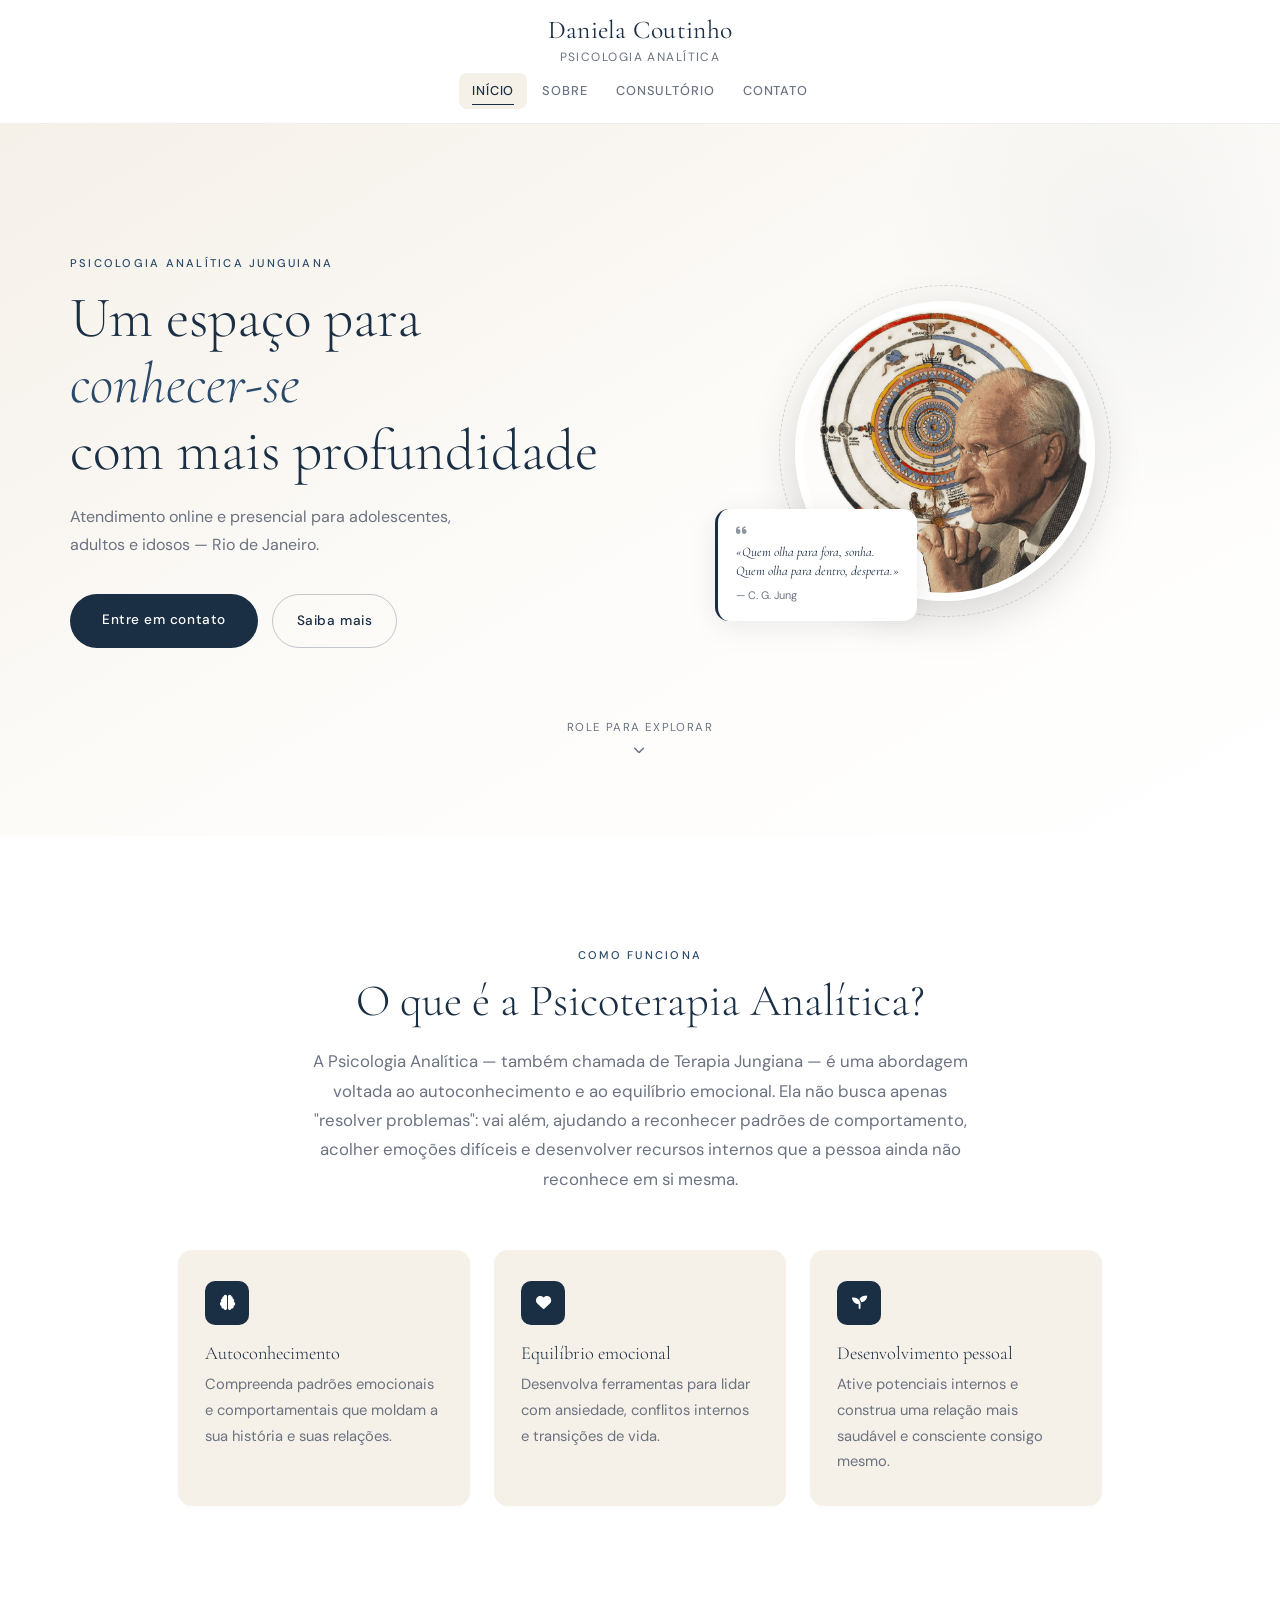
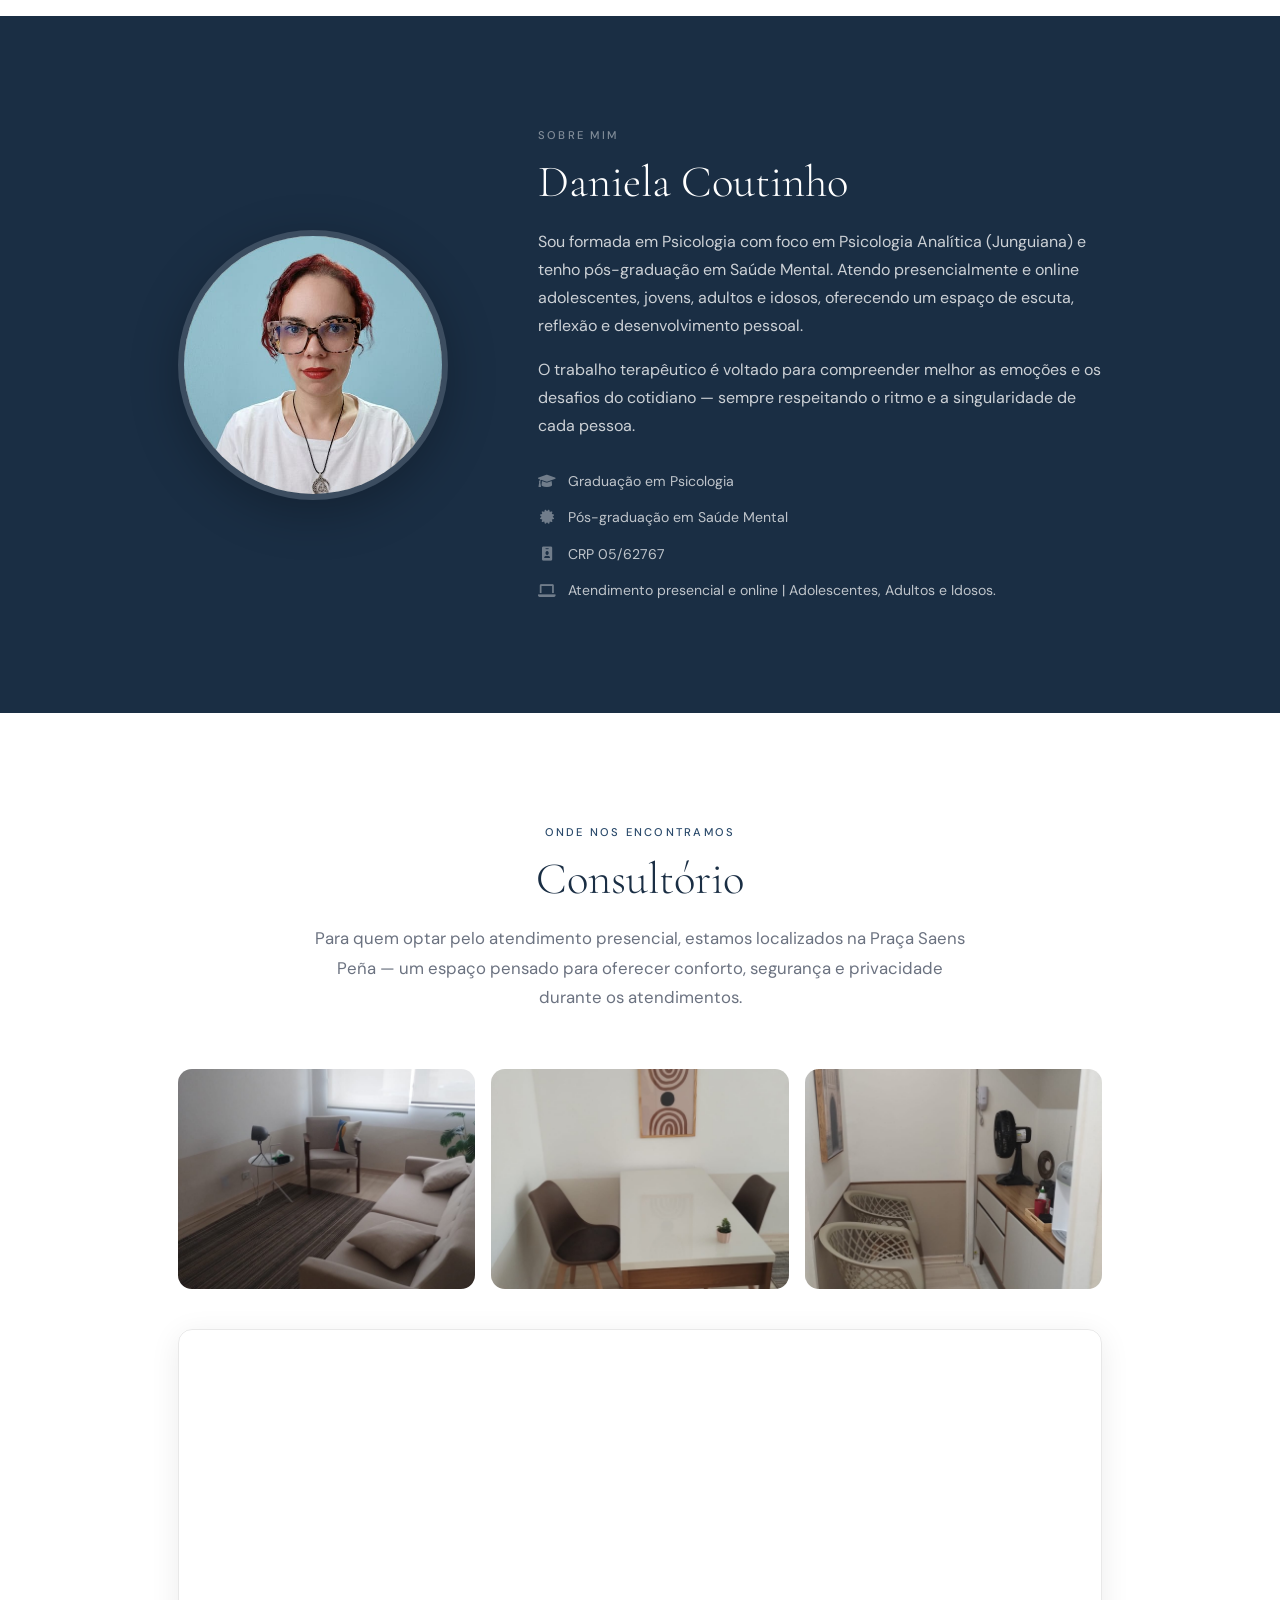
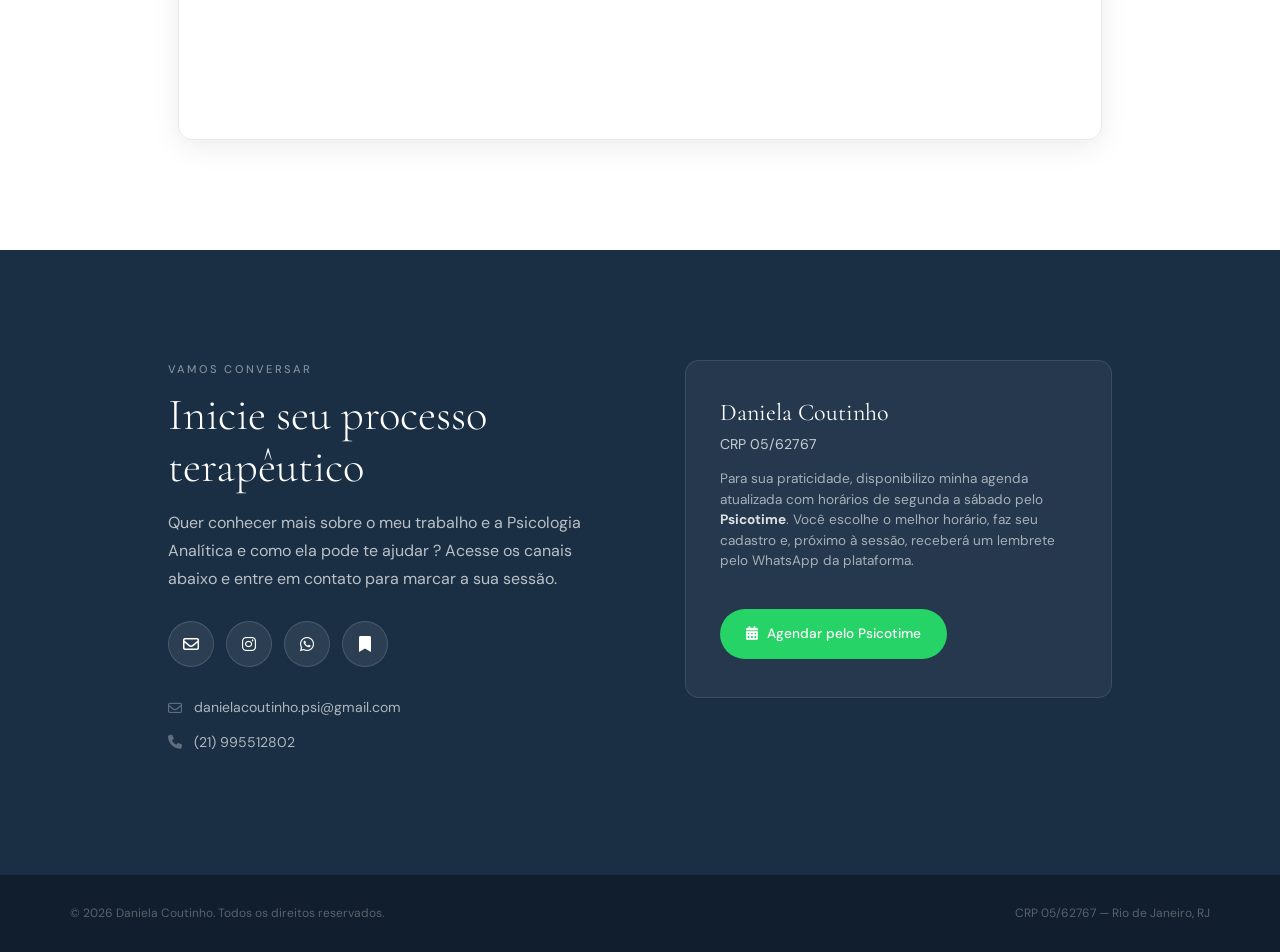
==== commit c791ba78: "Add files via upload" ====
--- a/index.html
+++ b/index.html
@@ -40,7 +40,7 @@
                 <p class="hero-sub">Atendimento online e presencial para adolescentes, adultos e idosos — Rio de Janeiro.</p>
                 <div class="hero-acoes">
                     <a href="#contato" class="btn-primario">Entre em contato</a>
-                    <a href="#sobre" class="btn-ghost">Saiba mais</a>
+                    <a href="#o-que-e" class="btn-ghost">Saiba mais</a>
                 </div>
             </div>
             <div class="hero-img-wrap reveal reveal-delay">
@@ -101,7 +101,7 @@
                     <li><i class="fas fa-graduation-cap"></i> Graduação em Psicologia</li>
                     <li><i class="fas fa-certificate"></i> Pós-graduação em Saúde Mental</li>
                     <li><i class="fas fa-id-badge"></i> CRP 05/62767</li>
-                    <li><i class="fas fa-laptop"></i> Atendimento presencial e online</li>
+                    <li><i class="fas fa-laptop"></i> Atendimento presencial e online | Adolescentes, Adultos e Idosos.</li>
                 </ul>
             </div>
         </div>
@@ -137,34 +137,35 @@
             <div class="contato-col-esq reveal">
                 <p class="eyebrow eyebrow-claro">Vamos conversar</p>
                 <h2>Inicie seu processo terapêutico</h2>
-                <p>Ficou com alguma dúvida sobre os atendimentos? Entre em contato pelos canais abaixo — responderei com prazer.</p>
+                <p>Quer conhecer mais sobre o meu trabalho e a Psicologia Analítica e como ela pode te ajudar ? 
+                    Acesse os canais abaixo e entre em contato para marcar a sua sessão. </p>
                 <div class="social-links">
-                    <a href="mailto:danielamcoutinho.psi@gmail.com" class="social-icon-box" title="E-mail" aria-label="Enviar e-mail">
+                    <a href="mailto:danielacoutinho.psi@gmail.com" class="social-icon-box" title="E-mail" aria-label="Enviar e-mail">
                         <i class="far fa-envelope"></i>
                     </a>
-                    <a href="https://www.instagram.com/danielamcoutinho.psi?igsh=eXVrcWhmdG1oZmdl" class="social-icon-box" title="Instagram" aria-label="Instagram">
+                    <a href="#" class="social-icon-box" title="Instagram" aria-label="Instagram">
                         <i class="fab fa-instagram"></i>
                     </a>
                     <a href="https://wa.me/5521995512802" class="social-icon-box" title="WhatsApp" target="_blank" rel="noopener" aria-label="WhatsApp">
                         <i class="fab fa-whatsapp"></i>
                     </a>
-                    <a href="https://substack.com/@psiquealmaevida" class="social-icon-box" title="Substack" aria-label="Substack">
+                    <a href="https://substack.com/@psiquealmaevida" class="social-icon-box" title="Substack" target="_blank" rel="noopener" aria-label="Substack">
                         <i class="fas fa-bookmark"></i>
                     </a>
                 </div>
                 <div class="links-diretos-contato">
-                    <p><i class="far fa-envelope"></i>danielamcoutinho.psi@gmail.com</p>
-                    <p><i class="fas fa-phone"></i> (21) 99551-2802</p>
-                </div>
-            </div>
+                    <p><i class="far fa-envelope"></i>danielacoutinho.psi@gmail.com</p>
+                    <p><i class="fas fa-phone"></i> (21) 995512802</p>
+                </div>
+            </div>
+
             <div class="contato-col-dir reveal reveal-delay">
                 <div class="card-credencial">
                     <h3>Daniela Coutinho</h3>
-                    <p>Psicóloga Clínica | CRP 05/62767</p>
-                    <p>Psicologia Analítica Junguiana</p>
-                    <p>Especialista em Saúde Mental</p>
-                    <a href="https://wa.me/5521995512802" class="btn-wpp" target="_blank" rel="noopener">
-                        <i class="fab fa-whatsapp"></i> Agendar pelo WhatsApp
+                    <p>CRP 05/62767</p>
+                    <p class="card-agenda-texto">Para sua praticidade, disponibilizo minha agenda atualizada com horários de segunda a sábado pelo <strong>Psicotime</strong>. Você escolhe o melhor horário, faz seu cadastro e, próximo à sessão, receberá um lembrete pelo WhatsApp da plataforma.</p>
+                    <a href="https://encontrarpsi.com.br/daniela.de" class="btn-wpp" target="_blank" rel="noopener">
+                        <i class="fas fa-calendar-alt"></i> Agendar pelo Psicotime
                     </a>
                 </div>
             </div>
@@ -219,5 +220,4 @@
         revealEls.forEach(el => revealObserver.observe(el));
     </script>
 </body>
-</html>
-       +</html>
--- a/style.css
+++ b/style.css
@@ -113,7 +113,6 @@
     line-height: 1.25;
 }
 
-/* ⬇️ MEXA AQUI PARA AJUSTAR O TAMANHO */
 .logo-nome {
     font-family: var(--fonte-titulo);
     font-size: 1.6rem;
@@ -121,11 +120,13 @@
     color: var(--azul-escuro);
     letter-spacing: 0.01em;
 }
+
 .logo-crp {
     font-size: 0.75rem;
     letter-spacing: 0.12em;
     color: var(--texto-leve);
     text-transform: uppercase;
+    margin-top: 4px;  /* ← afasta o subtítulo do nome */
 }
 
 .menu-ancora { display: flex; gap: 2px; }
@@ -475,7 +476,7 @@
     color: var(--branco);
     font-size: 1.5rem;
     font-weight: 400;
-    margin-bottom: 18px;
+    margin-bottom: 8px;
 }
 .card-credencial > p {
     color: rgba(255,255,255,0.55);
@@ -484,6 +485,16 @@
     line-height: 1.5;
 }
 .card-credencial > p:first-of-type { color: rgba(255,255,255,0.75); }
+
+.card-agenda-texto {
+    color: rgba(255,255,255,0.6) !important;
+    font-size: 0.85rem !important;
+    line-height: 1.6;
+    margin-top: 14px;
+}
+.card-agenda-texto strong {
+    color: rgba(255,255,255,0.85);
+}
 
 .btn-wpp {
     display: inline-flex;
